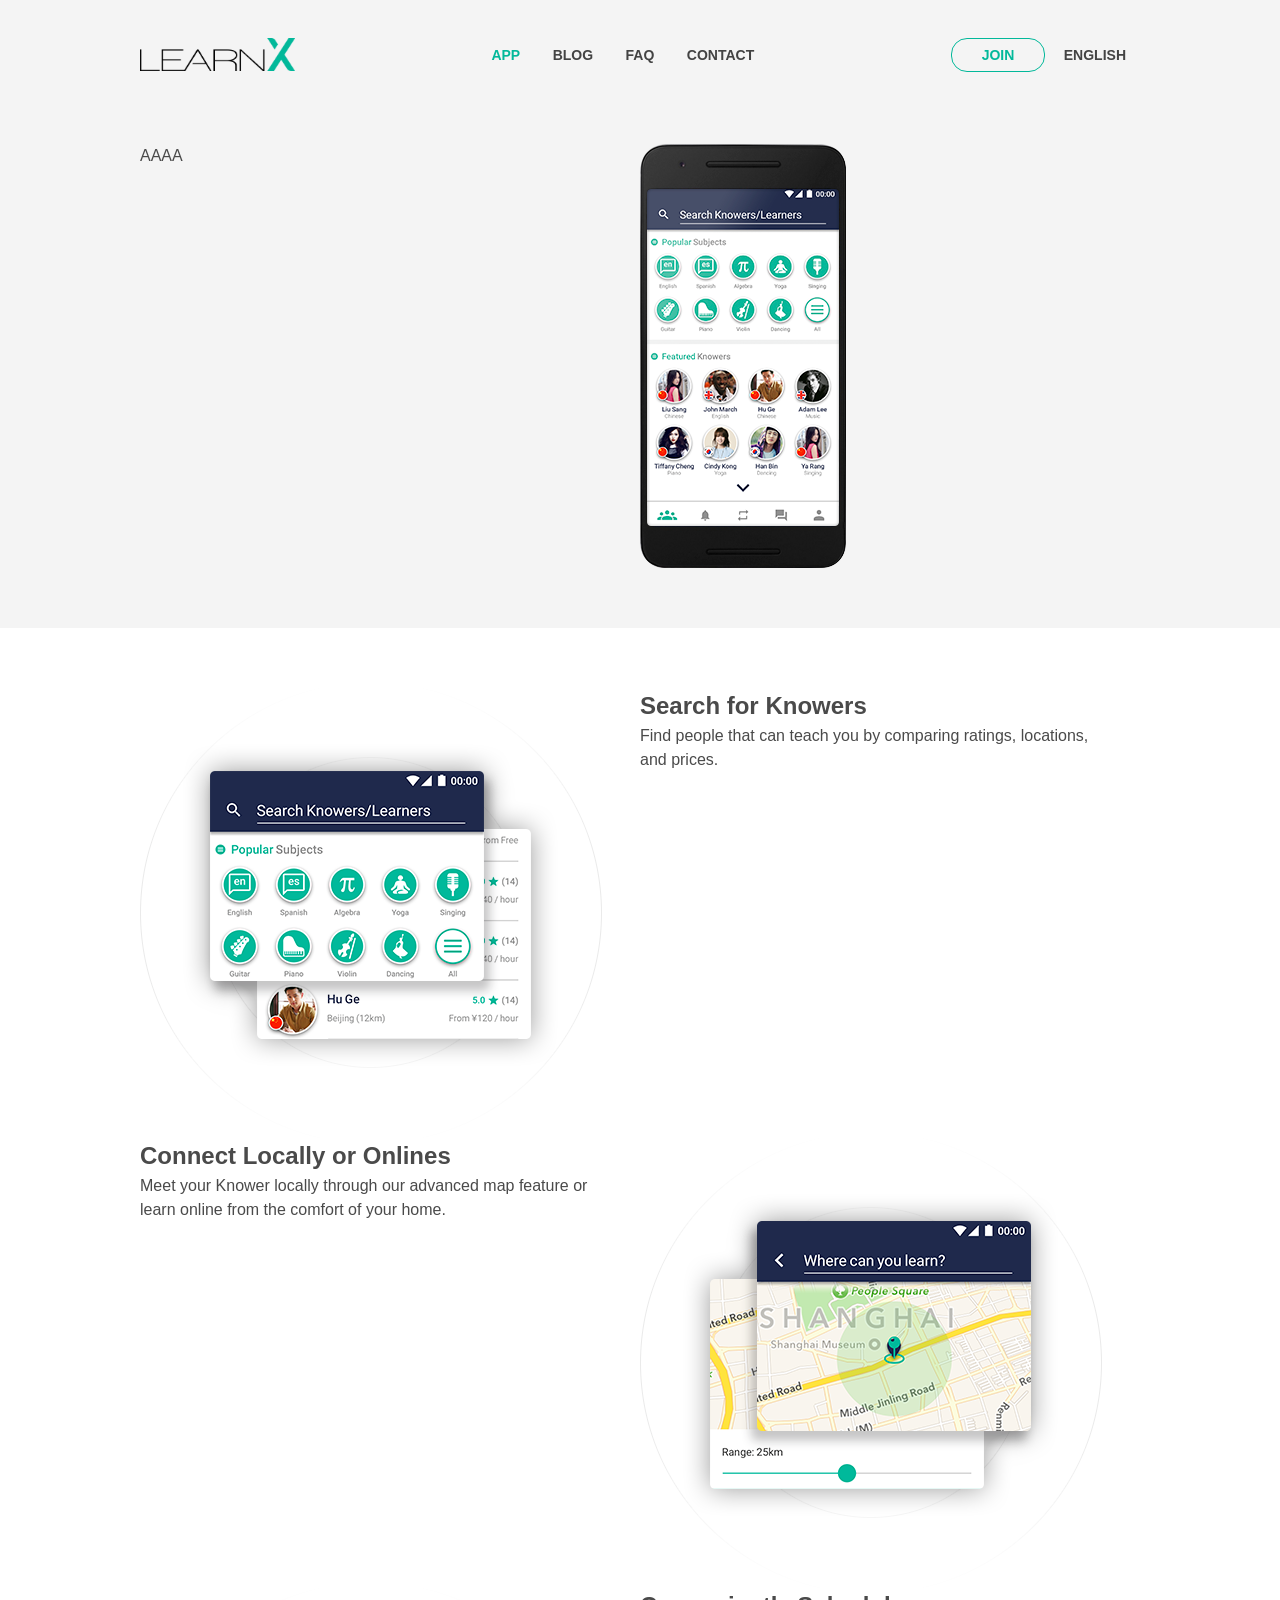
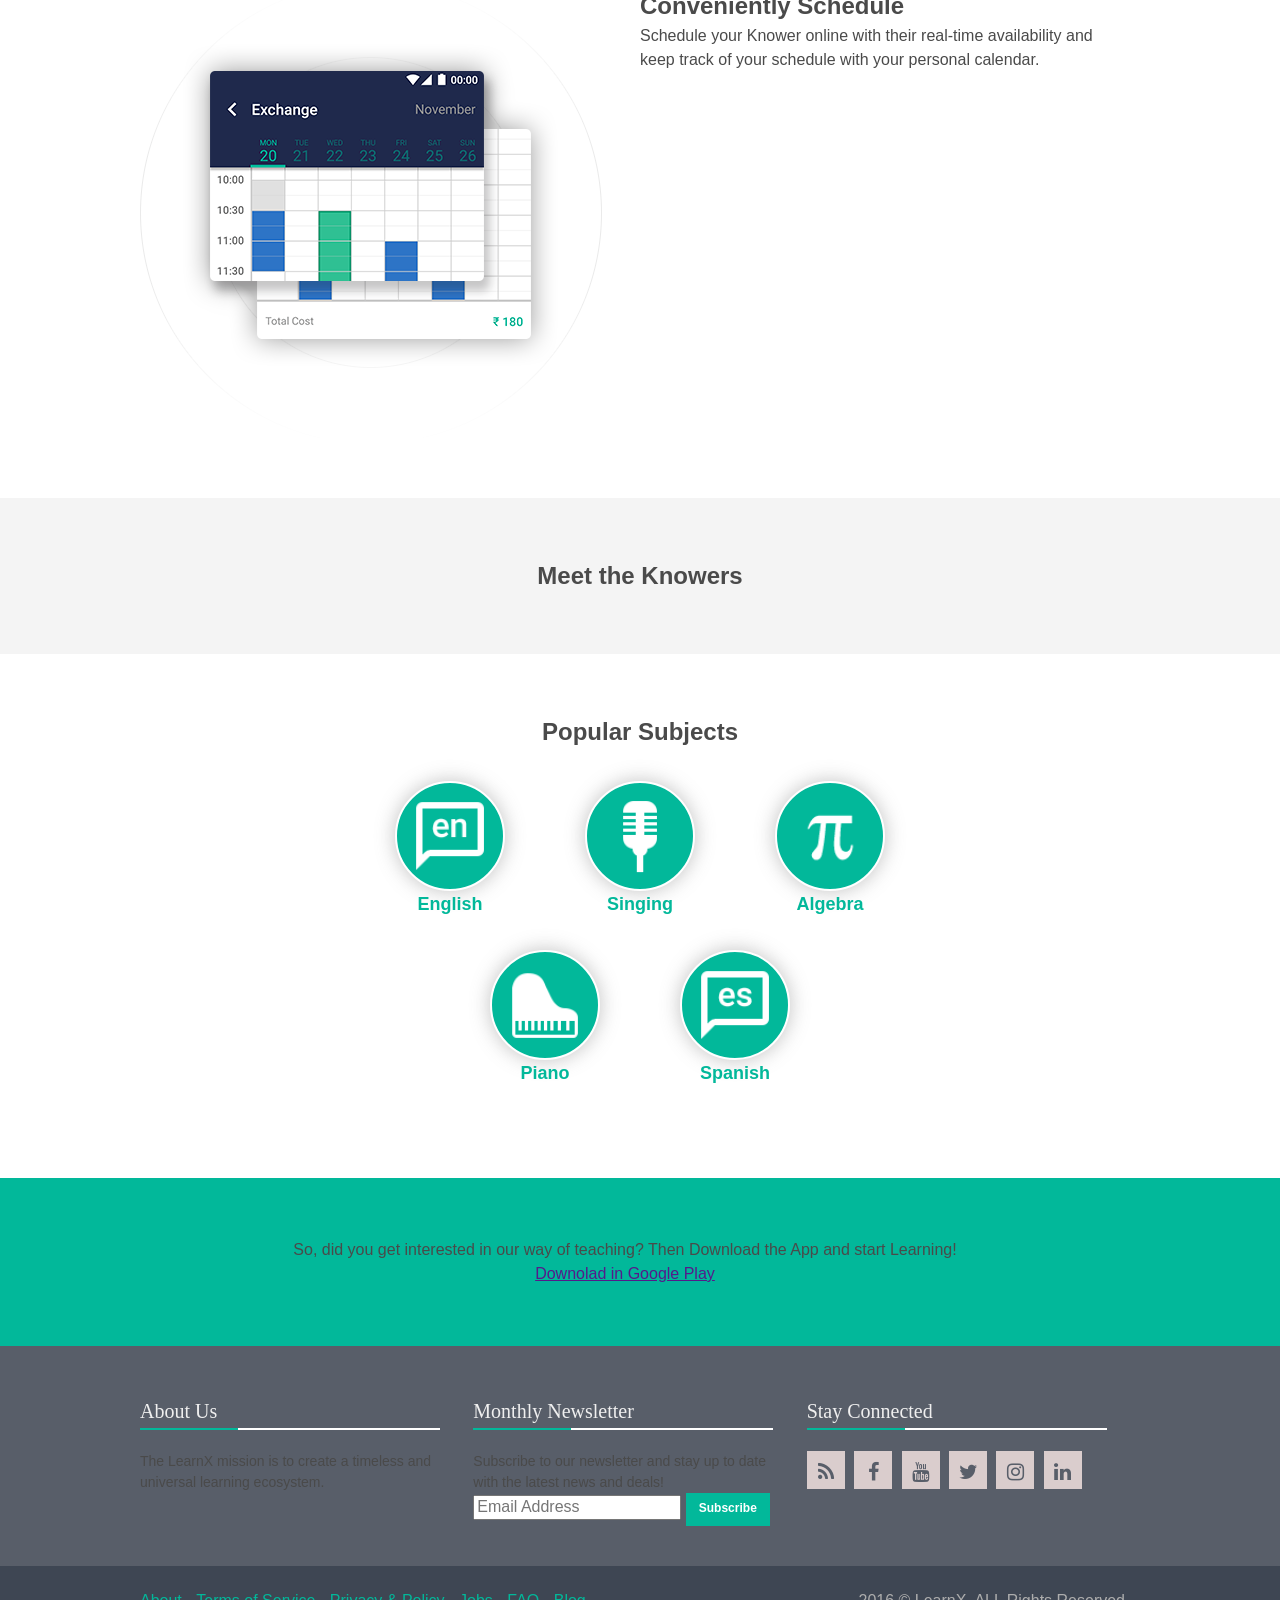
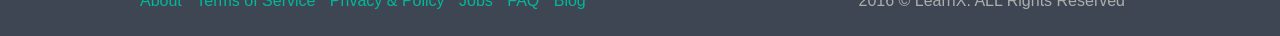
==== index.html @ d47f7700 "initial commit" ====
<!DOCTYPE html>
<html>
<head>
    <title>LearnX</title>

    <meta charset="utf-8">
    <meta name="viewport" content="width=device-width, initial-scale=1">

    <link rel="icon" href="../../favicon.ico">

    <!-- Core CSS -->
    <link rel="stylesheet" href="css/application.css">

    <!-- Font Awesome -->
    <link rel="stylesheet" href="css/font-awesome.min.css">

    <!-- Fonts -->
    <link rel="stylesheet" href="fonts/dowfonts/proximanova.css">
    <link href="https://fonts.googleapis.com/css?family=Roboto" rel="stylesheet">

</head>
<body> 





    <!-- HEADER
    ================================================== -->
    <header class="l-siteHeader l-clearfix">
    <div class="l-container">

        <div class="c-mainNavigationPanel l-clearfix">

            <div class="c-mainNavigationPanel--header">
            
                <div class="c-mainNavigationPanel--logoContainer">
                    <a href="">
                        <img src="assets/img/learnX__logo--black.png" class="c-mainNavigationPanel--logo">
                    </a>
                </div>

                <div class="c-mainNavigationPanel--mobileMenuButton">
                    <span class="fa fa-bars"></span>
                </div>
            
            </div>

            <div class="c-mainNavigationPanel--menusWrapper">
            <nav class="c-mainNavigationPanel--menuAccount">
                <ul class="l-mainMenu">
                    <li class="l-mainMenu--item c-mainNavigationPanel__item btn--join"><a href="">Join</a></li>
                    <li class="l-mainMenu--item c-mainNavigationPanel__item" ><a href="">English</a></li>
                </ul>
            </nav>

            <nav class="c-mainNavigationPanel--menuContainer">
                <ul class="l-mainMenu">
                    <li class="l-mainMenu c-mainNavigationPanel__item--active"><a href="">App</a></li>
                    <li class="l-mainMenu c-mainNavigationPanel__item"><a href="">Blog</a></li>
                    <li class="l-mainMenu c-mainNavigationPanel__item"><a href="">FAQ</a></li>
                    <li class="l-mainMenu c-mainNavigationPanel__item"><a href="">Contact</a></li>
                    <li class="l-mainMenu c-mainNavigationPanel__item is-desktop-hide"><a href="">Join</a></li>
                    <li class="l-mainMenu c-mainNavigationPanel__item is-desktop-hide"><a href="">English</a></li>
                </ul>
            </nav>
            </div>
         
            
        </div><!-- /c-mainNavigation -->

    </div><!-- /l-container -->
    </header>





    <section class="l-section-block bg--sec">
    <div class="l-container">

        <div class="l-grid">
            <div class="col xs-1 small-1 medium-1-2 large-1-2">
                AAAA
            </div><!-- /col -->

            <div class="col xs-1 small-1 medium-1-2 large-1-2">
              <img src="assets/img/cellphone.png">
            </div><!-- /col -->
        </div><!-- /l-grid -->

    </div>
    </section>





    <section class="l-section-block">
    <div class="l-container">

         <div class="l-grid">
        <div class="v-align-wrap">

            <div class="col xs-1 small-1 medium-1-2 large-1-2">
                <img src="assets/img/app1.png">
            </div>

            <div class="col xs-1 small-1 medium-1-2 large-1-2">
                <div class="v-center">
                    <h2 class="headline-secondary">Search for <span class="headline-special">Knowers</span></h2>
                    <p>Find people that can teach you by comparing ratings, locations, and prices.</p>
                </div>
            </div>

        </div>
        </div><!-- /grid -->

        <div class="l-grid">
        <div class="v-align-wrap">
            <div class="col xs-1 small-1 medium-1-2 large-1-2">
                <div class="v-center">
                    <h2 class="headline-secondary">Connect <span class="headline-special">Locally or Onlines</span></h2>
                    <p>Meet your Knower locally through our advanced map feature or learn online from the comfort of your home.</p>
                </div>
            </div>

            <div class="col xs-1 small-1 medium-1-2 large-1-2">
                <img src="assets/img/app2.png">
            </div>

        </div>
        </div><!-- /grid -->

        <div class="l-grid">
        <div class="v-align-wrap">

            <div class="col xs-1 small-1 medium-1-2 large-1-2">
                <img src="assets/img/app3.png">
            </div>

            <div class="col xs-1 small-1 medium-1-2 large-1-2">
                <div class="v-center">
                    <h2 class="headline-secondary">Conveniently <span class="headline-special">Schedule</span></h2>
                    <p>Schedule your Knower online with their real-time availability and keep track of your schedule with your personal calendar.</p>
                </div>
            </div>

        </div>
        </div><!-- /grid -->
        
    </div>
    </section>





    <section class="l-section-block bg--sec">
    <div class="l-container">

        <header class="l-align-center headline-block">
            <h2 class="section-heading">
                Meet the <span class="headline-special">Knowers</span>
            </h2>
        </header>

        
    </div>
    </section>





    <section class="l-section-block">
    <div class="l-container">

        <header class="l-align-center headline-block">
            <h2 class="section-heading">
                Popular <span class="headline-special">Subjects</span>
            </h2>
        </header>

        <div class="c-subject__wrapper">

            <figure class="c-subject__content">
                <img class="c-subject__img" src="assets/img/subject_icon_english.png">
                <p class="c-subject__title">English</p>
            </figure>

            <figure class="c-subject__content">
                <img class="c-subject__img" src="assets/img/subject_icon_singing.png">
                <p class="c-subject__title">Singing</p>
            </figure>

            <figure class="c-subject__content">
                <img class="c-subject__img" src="assets/img/subject_icon_algebra.png">
                <p class="c-subject__title">Algebra</p>
            </figure>

             <figure class="c-subject__content">
                <img class="c-subject__img" src="assets/img/subject_icon_piano.png">
                <p class="c-subject__title">Piano</p>
            </figure>

             <figure class="c-subject__content">
                <img class="c-subject__img" src="assets/img/subject_icon_spanish.png">
                <p class="c-subject__title">Spanish</p>
            </figure>

        </div>

    </div><!-- /l-container -->
    </section>





    <section class="l-section-block bg--prim">
    <div class="l-grid">

        <div class="col all-1">
        <div class="l-align-center">
        <p class="heading-desc">So, did you get interested in our way of teaching? 
            Then Download the App and start Learning!
        </p>
        <a href="" class="btn btn--app--invert android-face android-invert">Downolad in Google Play</a>
        </div>
        </div>

    </div>
    </section>

    <!-- FOOTER
    ================================================== -->
    <footer class="l-siteFooter l-clearfix">


        <div class="c-primaryFooter l-clearfix">
        <div class="l-container">

            <div class="l-grid">

                <div class="col xs-1 small-1 medium-1-3 large-1-3">
                    <h4 class="c-primaryFooter--heading">About Us</h4>
                    <p class="c-primaryFooter--description">
                        The LearnX mission is to create a timeless and universal learning ecosystem.
                    </p>
                </div><!-- /col -->

                <div class="col xs-1 small-1 medium-1-3 large-1-3">
                    <h4 class="c-primaryFooter--heading">Monthly Newsletter</h4>
                    <p class="c-primaryFooter--description">
                        Subscribe to our newsletter and stay up to date with the latest news and deals!

                        <form class="c-primaryFooter--subscribeForm">
                        <input placeholder="Email Address">
                        <button class="btn--primary btn--subscribe">Subscribe</button>
                        </form>
                    </p>
                </div><!-- /col -->

                <div class="col xs-1 small-1 medium-1-3 large-1-3">
                    <h4 class="c-primaryFooter--heading">Stay Connected</h4>
                    <ul class="l-menu c-primaryFooter--socialLinksMenu">

                        <li class="c-primaryFooter--socialLinksMenu__item">
                            <a href=""><i class="fa fa-rss" aria-hidden="true"></i></a>
                        </li>
                        <li class="c-primaryFooter--socialLinksMenu__item">
                            <a href=""><i class="fa fa-facebook" aria-hidden="true"></i></a>
                        </li>
                        <li class="c-primaryFooter--socialLinksMenu__item">
                            <a href=""><i class="fa fa-youtube" aria-hidden="true"></i></a>
                        </li>
                        <li class="c-primaryFooter--socialLinksMenu__item">
                            <a href=""><i class="fa fa-twitter" aria-hidden="true"></i></a>
                        </li>
                        <li class="c-primaryFooter--socialLinksMenu__item">
                            <a href=""><i class="fa fa-instagram" aria-hidden="true"></i></a>
                        </li>
                        <li class="c-primaryFooter--socialLinksMenu__item">
                            <a href=""><i class="fa fa-linkedin" aria-hidden="true"></i></a>
                        </li>

                    </ul>
                </div><!-- /col -->

            </div><!-- l-grid -->

        </div>
        </div><!-- /c-primary-footer -->

        <div class="c-secondaryFooter l-clearfix">
        <div class="l-container">   

            <div class="c-secondaryFooter--legalLinksWrapper">
                <ul class="l-menu c-secondaryFooter--legalLinks">
                    <li class="l-menu--item c-secondaryFooter--legalLinks__item"><a href="">About</a></li>
                    <li class="l-menu--item c-secondaryFooter--legalLinks__item"><a href="">Terms of Service</a></li>
                    <li class="l-menu--item c-secondaryFooter--legalLinks__item"><a href="">Privacy & Policy</a></li>
                    <li class="l-menu--item c-secondaryFooter--legalLinks__item"><a href="">Jobs</a></li>
                    <li class="l-menu--item c-secondaryFooter--legalLinks__item"><a href="">FAQ</a></li>
                    <li class="l-menu--item c-secondaryFooter--legalLinks__item"><a href="">Blog</a></li>
                </ul>
            </div>  

            <div class="c-secondaryFooter--copyright">
                <p>2016 © LearnX. ALL Rights Reserved</p>
            </div>

        </div>
        </div><!-- /c-secondary-footer -->


    </footer>





    <!-- Scripts
    ================================================== -->
    <script type="text/javascript" src="js/jquery.js"></script>
    <script type="text/javascript" src="js/scripts.js"></script>

</body>
</html>
---- css/application.css ----
/*

Brand color - #02b89a; //Green:
Headlines,
Buttons,

Header - #585e69; //Light 

*/
/*! normalize.css v5.0.0 | MIT License | github.com/necolas/normalize.css */
/* Document
   ========================================================================== */
/**
 * 1. Change the default font family in all browsers (opinionated).
 * 2. Correct the line height in all browsers.
 * 3. Prevent adjustments of font size after orientation changes in
 *    IE on Windows Phone and in iOS.
 */
html {
  font-family: sans-serif;
  /* 1 */
  line-height: 1.15;
  /* 2 */
  -ms-text-size-adjust: 100%;
  /* 3 */
  -webkit-text-size-adjust: 100%;
  /* 3 */ }

/* Sections
   ========================================================================== */
/**
 * Remove the margin in all browsers (opinionated).
 */
body {
  margin: 0; }

/**
 * Add the correct display in IE 9-.
 */
article,
aside,
footer,
header,
nav,
section {
  display: block; }

/**
 * Correct the font size and margin on `h1` elements within `section` and
 * `article` contexts in Chrome, Firefox, and Safari.
 */
h1 {
  font-size: 2em;
  margin: 0.67em 0; }

/* Grouping content
   ========================================================================== */
/**
 * Add the correct display in IE 9-.
 * 1. Add the correct display in IE.
 */
figcaption,
figure,
main {
  /* 1 */
  display: block; }

/**
 * Add the correct margin in IE 8.
 */
figure {
  margin: 1em 40px; }

/**
 * 1. Add the correct box sizing in Firefox.
 * 2. Show the overflow in Edge and IE.
 */
hr {
  box-sizing: content-box;
  /* 1 */
  height: 0;
  /* 1 */
  overflow: visible;
  /* 2 */ }

/**
 * 1. Correct the inheritance and scaling of font size in all browsers.
 * 2. Correct the odd `em` font sizing in all browsers.
 */
pre {
  font-family: monospace, monospace;
  /* 1 */
  font-size: 1em;
  /* 2 */ }

/* Text-level semantics
   ========================================================================== */
/**
 * 1. Remove the gray background on active links in IE 10.
 * 2. Remove gaps in links underline in iOS 8+ and Safari 8+.
 */
a {
  background-color: transparent;
  /* 1 */
  -webkit-text-decoration-skip: objects;
  /* 2 */ }

/**
 * Remove the outline on focused links when they are also active or hovered
 * in all browsers (opinionated).
 */
a:active,
a:hover {
  outline-width: 0; }

/**
 * 1. Remove the bottom border in Firefox 39-.
 * 2. Add the correct text decoration in Chrome, Edge, IE, Opera, and Safari.
 */
abbr[title] {
  border-bottom: none;
  /* 1 */
  text-decoration: underline;
  /* 2 */
  text-decoration: underline dotted;
  /* 2 */ }

/**
 * Prevent the duplicate application of `bolder` by the next rule in Safari 6.
 */
b,
strong {
  font-weight: inherit; }

/**
 * Add the correct font weight in Chrome, Edge, and Safari.
 */
b,
strong {
  font-weight: bolder; }

/**
 * 1. Correct the inheritance and scaling of font size in all browsers.
 * 2. Correct the odd `em` font sizing in all browsers.
 */
code,
kbd,
samp {
  font-family: monospace, monospace;
  /* 1 */
  font-size: 1em;
  /* 2 */ }

/**
 * Add the correct font style in Android 4.3-.
 */
dfn {
  font-style: italic; }

/**
 * Add the correct background and color in IE 9-.
 */
mark {
  background-color: #ff0;
  color: #000; }

/**
 * Add the correct font size in all browsers.
 */
small {
  font-size: 80%; }

/**
 * Prevent `sub` and `sup` elements from affecting the line height in
 * all browsers.
 */
sub,
sup {
  font-size: 75%;
  line-height: 0;
  position: relative;
  vertical-align: baseline; }

sub {
  bottom: -0.25em; }

sup {
  top: -0.5em; }

/* Embedded content
   ========================================================================== */
/**
 * Add the correct display in IE 9-.
 */
audio,
video {
  display: inline-block; }

/**
 * Add the correct display in iOS 4-7.
 */
audio:not([controls]) {
  display: none;
  height: 0; }

/**
 * Remove the border on images inside links in IE 10-.
 */
img {
  border-style: none; }

/**
 * Hide the overflow in IE.
 */
svg:not(:root) {
  overflow: hidden; }

/* Forms
   ========================================================================== */
/**
 * 1. Change the font styles in all browsers (opinionated).
 * 2. Remove the margin in Firefox and Safari.
 */
button,
input,
optgroup,
select,
textarea {
  font-family: sans-serif;
  /* 1 */
  font-size: 100%;
  /* 1 */
  line-height: 1.15;
  /* 1 */
  margin: 0;
  /* 2 */ }

/**
 * Show the overflow in IE.
 * 1. Show the overflow in Edge.
 */
button,
input {
  /* 1 */
  overflow: visible; }

/**
 * Remove the inheritance of text transform in Edge, Firefox, and IE.
 * 1. Remove the inheritance of text transform in Firefox.
 */
button,
select {
  /* 1 */
  text-transform: none; }

/**
 * 1. Prevent a WebKit bug where (2) destroys native `audio` and `video`
 *    controls in Android 4.
 * 2. Correct the inability to style clickable types in iOS and Safari.
 */
button,
html [type="button"],
[type="reset"],
[type="submit"] {
  -webkit-appearance: button;
  /* 2 */ }

/**
 * Remove the inner border and padding in Firefox.
 */
button::-moz-focus-inner,
[type="button"]::-moz-focus-inner,
[type="reset"]::-moz-focus-inner,
[type="submit"]::-moz-focus-inner {
  border-style: none;
  padding: 0; }

/**
 * Restore the focus styles unset by the previous rule.
 */
button:-moz-focusring,
[type="button"]:-moz-focusring,
[type="reset"]:-moz-focusring,
[type="submit"]:-moz-focusring {
  outline: 1px dotted ButtonText; }

/**
 * Change the border, margin, and padding in all browsers (opinionated).
 */
fieldset {
  border: 1px solid #c0c0c0;
  margin: 0 2px;
  padding: 0.35em 0.625em 0.75em; }

/**
 * 1. Correct the text wrapping in Edge and IE.
 * 2. Correct the color inheritance from `fieldset` elements in IE.
 * 3. Remove the padding so developers are not caught out when they zero out
 *    `fieldset` elements in all browsers.
 */
legend {
  box-sizing: border-box;
  /* 1 */
  color: inherit;
  /* 2 */
  display: table;
  /* 1 */
  max-width: 100%;
  /* 1 */
  padding: 0;
  /* 3 */
  white-space: normal;
  /* 1 */ }

/**
 * 1. Add the correct display in IE 9-.
 * 2. Add the correct vertical alignment in Chrome, Firefox, and Opera.
 */
progress {
  display: inline-block;
  /* 1 */
  vertical-align: baseline;
  /* 2 */ }

/**
 * Remove the default vertical scrollbar in IE.
 */
textarea {
  overflow: auto; }

/**
 * Remove the default border-width of button
 */
button {
  border-width: 0; }

/**
 * 1. Add the correct box sizing in IE 10-.
 * 2. Remove the padding in IE 10-.
 */
[type="checkbox"],
[type="radio"] {
  box-sizing: border-box;
  /* 1 */
  padding: 0;
  /* 2 */ }

/**
 * Correct the cursor style of increment and decrement buttons in Chrome.
 */
[type="number"]::-webkit-inner-spin-button,
[type="number"]::-webkit-outer-spin-button {
  height: auto; }

/**
 * 1. Correct the odd appearance in Chrome and Safari.
 * 2. Correct the outline style in Safari.
 */
[type="search"] {
  -webkit-appearance: textfield;
  /* 1 */
  outline-offset: -2px;
  /* 2 */ }

/**
 * Remove the inner padding and cancel buttons in Chrome and Safari on macOS.
 */
[type="search"]::-webkit-search-cancel-button,
[type="search"]::-webkit-search-decoration {
  -webkit-appearance: none; }

/**
 * 1. Correct the inability to style clickable types in iOS and Safari.
 * 2. Change font properties to `inherit` in Safari.
 */
::-webkit-file-upload-button {
  -webkit-appearance: button;
  /* 1 */
  font: inherit;
  /* 2 */ }

/* Interactive
   ========================================================================== */
/*
 * Add the correct display in IE 9-.
 * 1. Add the correct display in Edge, IE, and Firefox.
 */
details,
menu {
  display: block; }

/*
 * Add the correct display in all browsers.
 */
summary {
  display: list-item; }

/* Scripting
   ========================================================================== */
/**
 * Add the correct display in IE 9-.
 */
canvas {
  display: inline-block; }

/**
 * Add the correct display in IE.
 */
template {
  display: none; }

/* Hidden
   ========================================================================== */
/**
 * Add the correct display in IE 10-.
 */
[hidden] {
  display: none; }

* {
  -moz-box-sizing: border-box;
  box-sizing: border-box; }

body {
  margin: 0;
  padding: 0;
  background: white;
  font-family: "Proxima Nova", Helvetica, Arial, sans-serif;
  font-weight: normal;
  line-height: 1.5;
  color: #4A4A4A;
  -webkit-font-smoothing: antialiased;
  -moz-osx-font-smoothing: grayscale; }

h1, h2, h3, h4, h5, h6, p {
  margin: 0;
  padding: 0; }

img {
  display: inline-block;
  vertical-align: middle;
  max-width: 100%;
  height: auto;
  -ms-interpolation-mode: bicubic; }

.l-clearfix:after {
  content: "";
  display: table;
  clear: both; }

.l-container {
  margin: 0 15px; }
  @media (min-width: 580px) {
    .l-container {
      margin: 0 auto;
      padding-right: 15px;
      padding-left: 15px; } }
  @media (min-width: 767px) {
    .l-container {
      max-width: 1030px; } }

.l-section-block {
  padding: 30px; }
  @media (min-width: 580px) {
    .l-section-block {
      padding: 48px; } }
  @media (min-width: 767px) {
    .l-section-block {
      padding: 60px 0; } }

.l-align-center {
  text-align: center; }

.bg--prim {
  background-color: #02B89A; }
.bg--sec {
  background-color: #F4F4F4; }
.bg--teri {
  background-color: #fff; }

.l-grid {
  position: relative;
  margin-right: -15px;
  margin-left: -15px; }

.l-grid,
.l-grid:before,
.l-grid:after {
  content: "";
  display: table;
  clear: both;
  width: 100%; }

.col {
  position: relative;
  min-height: 1px;
  padding-left: 15px;
  padding-right: 15px;
  float: left; }

.col-np {
  position: relative;
  min-height: 1px;
  float: left; }

.all-1 {
  width: 100%; }

.all-1-2 {
  width: 50%; }

.all-1-3 {
  width: 33.3333%; }

@media (min-width: 1px) and (max-width: 580px) {
  .xs-1 {
    width: 100%; }

  .xs-1-2 {
    width: 50%; }

  .xs-1-3 {
    width: 33.3333%; }

  .xs-2-3 {
    width: 66.6666%; }

  .xs-1-4 {
    width: 25%; } }
@media (min-width: 580px) and (max-width: 767px) {
  .small-1 {
    width: 100%; }

  .small-1-2 {
    width: 50%; }

  .small-1-3 {
    width: 33.3333%; }

  .small-2-3 {
    width: 66.6666%; }

  .small-1-4 {
    width: 25%; } }
@media (min-width: 767px) and (max-width: 1100px) {
  .medium-1 {
    width: 100%; }

  .medium-1-2 {
    width: 50%; }

  .medium-1-3 {
    width: 33.3333%; }

  .medium-2-3 {
    width: 66.66666%; }

  .medium-3-4 {
    width: 75%; }

  .medium-1-4 {
    width: 25%; }

  .medium-1-5 {
    width: 20%; } }
@media (min-width: 1100px) {
  .large-1 {
    width: 100%; }

  .large-1-2 {
    width: 50%; }

  .large-1-3 {
    width: 33.3333%; }

  .large-2-3 {
    width: 66.6666%; }

  .large-1-4 {
    width: 25%; }

  .large-3-4 {
    width: 75%; }

  .large-4-5 {
    width: 80%; }

  .large-1-5 {
    width: 20%; }

  .large-3-10 {
    width: 30%; }

  .large-7-10 {
    width: 70%; } }
.l-siteHeader {
  z-index: 9999;
  background-color: #f4f4f4;
  transition: height 0.4s ease,background-color 0.2s ease; }
  @media (min-width: 767px) {
    .l-siteHeader {
      padding-top: 25px; } }

.l-mainMenu,
.l-menu {
  list-style: none;
  margin: 0;
  padding: 0; }

.l-mainMenu--item {
  display: inline-block; }

.btn--primary, .btn--blue, .btn--yellow, .btn--red, .btn--subscribe {
  color: white;
  padding: 5px 10px;
  text-align: center;
  cursor: pointer;
  display: inline-block;
  font-size: 12px;
  font-weight: 700; }

.btn--primary {
  background: #02B89A; }
  .btn--primary:hover {
    background: #029078; }
  .btn--primary:active {
    background: #013a30; }

.btn--blue {
  background: #3498db; }
  .btn--blue:hover {
    background: #2383c4; }
  .btn--blue:active {
    background: #16527a; }

.btn--yellow {
  background: #f1c40f; }
  .btn--yellow:hover {
    background: #cba50c; }
  .btn--yellow:active {
    background: #796307; }

.btn--red {
  background: #e74c3c; }
  .btn--red:hover {
    background: #df2e1b; }
  .btn--red:active {
    background: #921e12; }

.btn--subscribe {
  background: #02B89A;
  padding: 0px 5%;
  padding: 9.5px 13px; }
  .btn--subscribe:hover {
    background: #029078; }
  .btn--subscribe:active {
    background: #013a30; }

.btn--join a {
  border: 1px solid #02B89A;
  border-radius: 16px;
  color: #02B89A !important;
  padding: 8px 30px !important; }

.c-primaryFooter {
  background-color: #585e69;
  padding: 50px 0 40px 0; }
  .c-primaryFooter--heading {
    color: #efefef;
    font-family: Proxima Nova;
    font-size: 20px;
    font-weight: 300;
    margin-bottom: 25px; }
    .c-primaryFooter--heading:after {
      content: '';
      display: block;
      position: absolute;
      margin-top: 2px;
      height: 2px;
      width: 90%;
      -webkit-box-shadow: inset 100px 0 0 -2px #02b89a;
      -moz-box-shadow: inset 100px 0 0 -2px #02b89a;
      box-shadow: inset 100px 0 0 -2px #02b89a;
      background-color: #fff; }
  .c-primaryFooter--description {
    font-size: 14px; }
  .c-primaryFooter--socialLinksMenu__item {
    display: inline-block;
    margin-right: 5px;
    height: 38px;
    width: 38px;
    line-height: 42px;
    font-size: 1.25em;
    text-align: center;
    background-color: #dacdcd; }
    .c-primaryFooter--socialLinksMenu__item a {
      color: #585e69; }
  .c-primaryFooter--subscribeForm {
    display: block; }

.c-secondaryFooter {
  background-color: #3e4653;
  padding: 23px 0;
  text-align: center; }
  @media (min-width: 767px) {
    .c-secondaryFooter {
      text-align: inherit; } }
  @media (min-width: 767px) {
    .c-secondaryFooter--legalLinksWrapper {
      float: left; } }
  @media (min-width: 767px) {
    .c-secondaryFooter--legalLinks {
      float: left; } }
  .c-secondaryFooter--legalLinks__item {
    display: inline-block; }
    .c-secondaryFooter--legalLinks__item a {
      color: #02B89A;
      text-decoration: none; }
      @media (min-width: 767px) {
        .c-secondaryFooter--legalLinks__item a {
          padding-right: 10px; } }
  @media (min-width: 767px) {
    .c-secondaryFooter--copyright {
      float: right;
      color: #adadad;
      padding: 0 15px; } }

.c-mainNavigationPanel {
  line-height: 2.4em; }
  @media (min-width: 767px) {
    .c-mainNavigationPanel {
      padding: 10px 0; } }
  .c-mainNavigationPanel--header {
    content: "";
    display: table;
    clear: both;
    width: 100%;
    padding: 5px 0; }
    @media (min-width: 767px) {
      .c-mainNavigationPanel--header {
        clear: none;
        width: auto;
        display: inline-block;
        float: left;
        padding: 0; } }
  .c-mainNavigationPanel--logoContainer {
    float: left; }
  .c-mainNavigationPanel--logo {
    max-width: 155px;
    height: auto; }
  .c-mainNavigationPanel--mobileMenuButton {
    float: right;
    color: #02b89a;
    font-size: 32px;
    cursor: pointer; }
    @media (min-width: 767px) {
      .c-mainNavigationPanel--mobileMenuButton {
        display: none; } }
  .c-mainNavigationPanel--menuContainer {
    background-color: #585e69;
    margin-left: -15px;
    margin-right: -15px;
    padding: 20px 0;
    display: none; }
    @media (min-width: 767px) {
      .c-mainNavigationPanel--menuContainer {
        background-color: inherit;
        text-align: center;
        margin-left: 0;
        margin-right: 0;
        padding: 0;
        display: block; } }
  .c-mainNavigationPanel--menuAccount {
    display: none; }
    @media (min-width: 767px) {
      .c-mainNavigationPanel--menuAccount {
        display: block;
        float: right; } }

@media (min-width: 767px) {
  .c-mainNavigationPanel__item, .c-mainNavigationPanel__item--active {
    display: inline-block; } }

.c-mainNavigationPanel__item a, .c-mainNavigationPanel__item--active a {
  color: #efefef;
  padding: 10px 14px;
  font-weight: bold;
  font-family: "Proxima Nova", Helvetica, Arial, sans-serif;
  font-weight: 600;
  font-size: 14px;
  vertical-align: middle;
  text-decoration: none;
  text-transform: uppercase;
  display: block; }
  @media (min-width: 767px) {
    .c-mainNavigationPanel__item a, .c-mainNavigationPanel__item--active a {
      color: #434343;
      padding: 10px 14px;
      display: inline; } }

.c-mainNavigationPanel__item a:hover, .c-mainNavigationPanel__item--active a {
  color: #02b89a; }

.c-subject__wrapper {
  align-items: center;
  flex-wrap: wrap;
  display: flex;
  justify-content: center;
  max-width: 590px;
  width: 100%;
  margin: 15px auto; }
.c-subject__content:nth-child(even) {
  align-self: flex-start; }
.c-subject__content:nth-child(odd) {
  align-self: flex-end; }
.c-subject__img {
  background-color: #02B89A;
  border-radius: 50%;
  border: solid 2px #fff;
  webkit-box-shadow: 0 0 20px rgba(100, 100, 100, 0.4);
  box-shadow: 0 0 20px rgba(100, 100, 100, 0.4);
  width: 110px;
  height: 110px; }
.c-subject__title {
  color: #02B89A;
  font-size: 18px;
  font-family: "Proxima Nova", Helvetica, Arial, sans-serif;
  font-weight: bold;
  text-align: center; }

.is-desktop-hide {
  display: block; }
  @media (min-width: 767px) {
    .is-desktop-hide {
      display: none; } }

.is-active-siteHeader {
  background: #585e69;
  position: fixed;
  width: 100%;
  padding: 10px 0;
  box-shadow: 0 0 21px -1px rgba(0, 0, 0, 0.48);
  padding: 0; }
@media (min-width: 767px) {
  .is-active-mainNavigationPanel {
    padding: 7px 0; } }
.is-active-siteLinks a {
  color: white; }
.is-active-btnRoundSuccess a {
  background-color: #02B89A;
  color: white !important; }

/*# sourceMappingURL=application.css.map */
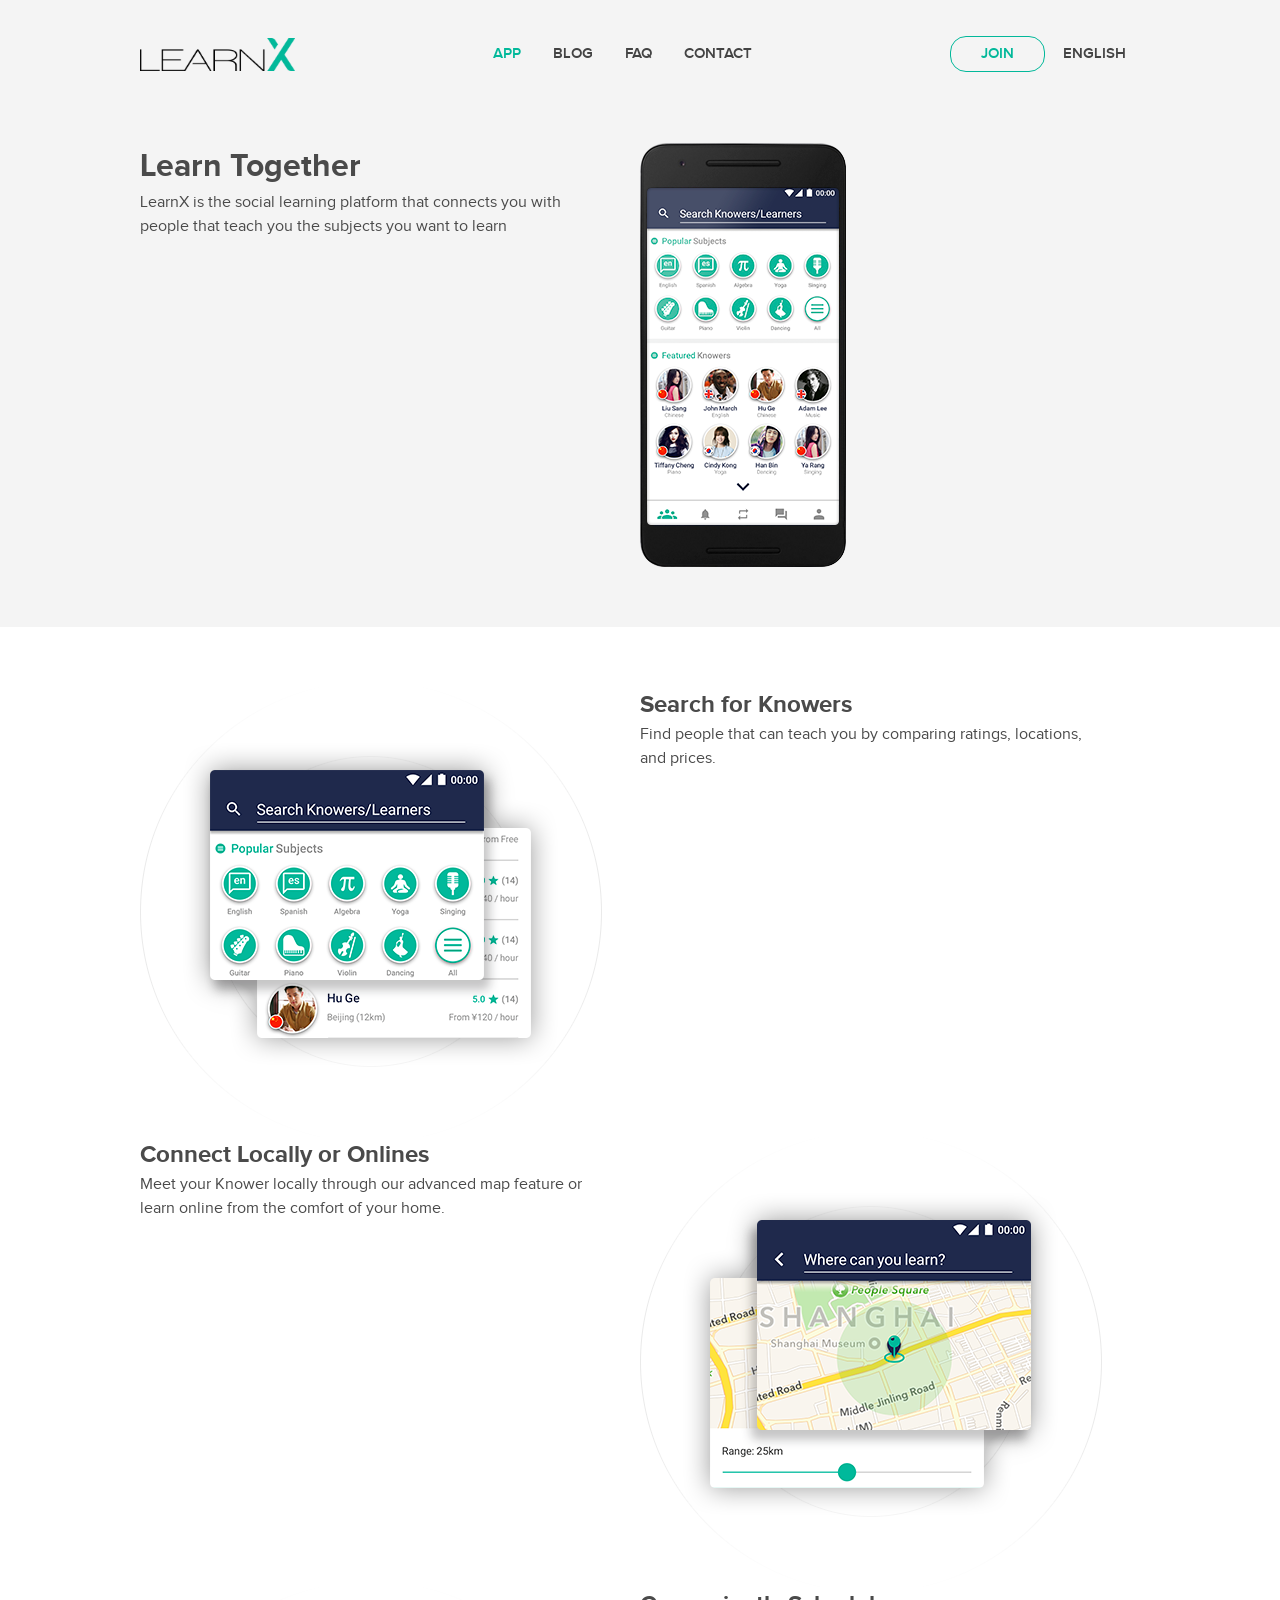
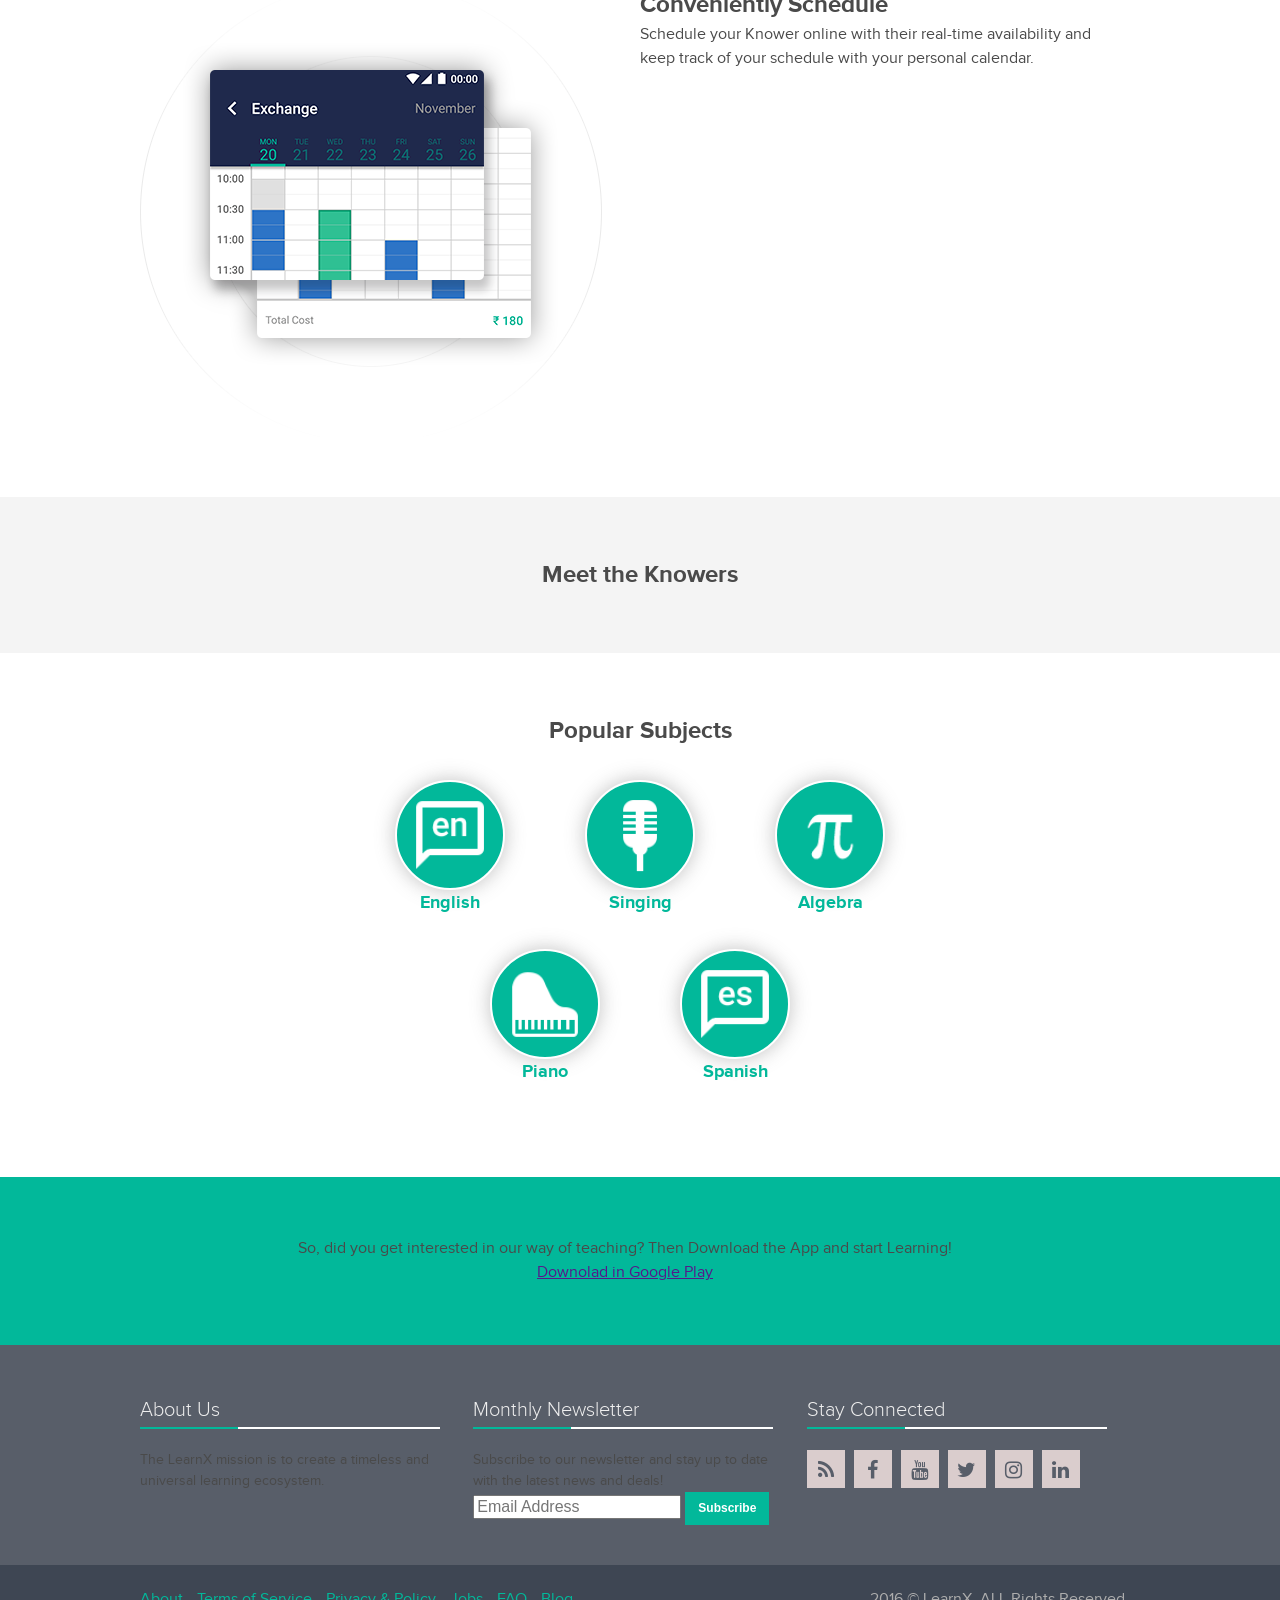
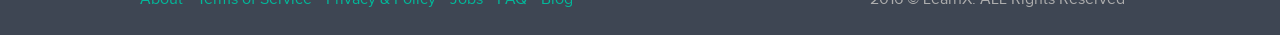
==== commit 5cec769b: "initial commit" ====
--- a/index.html
+++ b/index.html
@@ -81,7 +81,8 @@
 
         <div class="l-grid">
             <div class="col xs-1 small-1 medium-1-2 large-1-2">
-                AAAA
+                <h1>Learn Together</h1>
+                <p>LearnX is the social learning platform that connects you with people that teach you the subjects you want to learn</p>
             </div><!-- /col -->
 
             <div class="col xs-1 small-1 medium-1-2 large-1-2">
--- a/css/application.css
+++ b/css/application.css
@@ -443,6 +443,26 @@
   height: auto;
   -ms-interpolation-mode: bicubic; }
 
+@font-face {
+  src: url(../fonts/proximanova/proximanova-bold-webfont.ttf);
+  font-family: Proxima Nova;
+  font-weight: 700; }
+@font-face {
+  src: url(../fonts/proximanova/proximanova-regular-webfont.ttf);
+  font-family: Proxima Nova; }
+@font-face {
+  src: url(../fonts/proximanova/proximanova-light-webfont.ttf);
+  font-family: Proxima Nova;
+  font-weight: 300; }
+@font-face {
+  src: url(../fonts/proximanova/proximanova-regularitalic-webfont.ttf);
+  font-family: Proxima Nova;
+  font-weight: 400;
+  font-style: italic; }
+@font-face {
+  src: url(../fonts/proximanova/proximanova-semibold-webfont.ttf);
+  font-family: Proxima Nova;
+  font-weight: 600; }
 .l-clearfix:after {
   content: "";
   display: table;
@@ -784,10 +804,9 @@
 .c-mainNavigationPanel__item a, .c-mainNavigationPanel__item--active a {
   color: #efefef;
   padding: 10px 14px;
-  font-weight: bold;
   font-family: "Proxima Nova", Helvetica, Arial, sans-serif;
   font-weight: 600;
-  font-size: 14px;
+  font-size: 15px;
   vertical-align: middle;
   text-decoration: none;
   text-transform: uppercase;
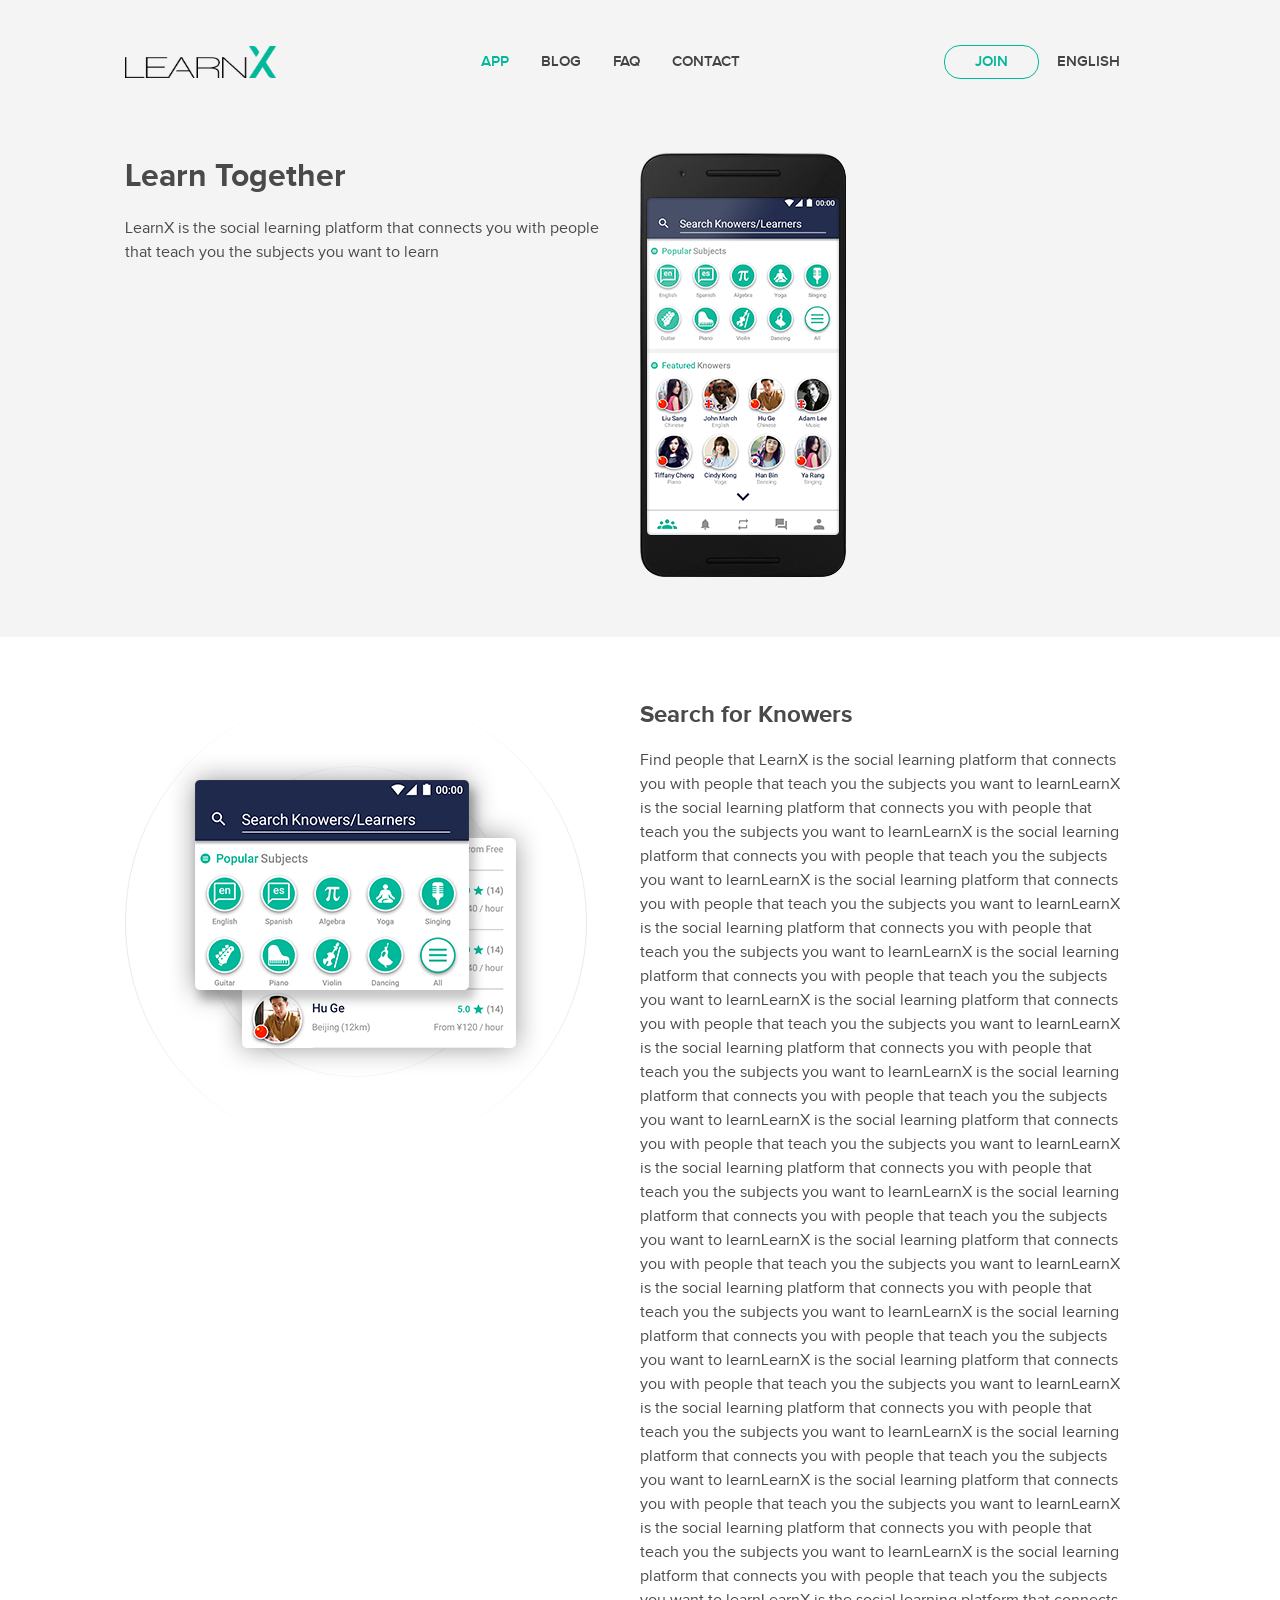
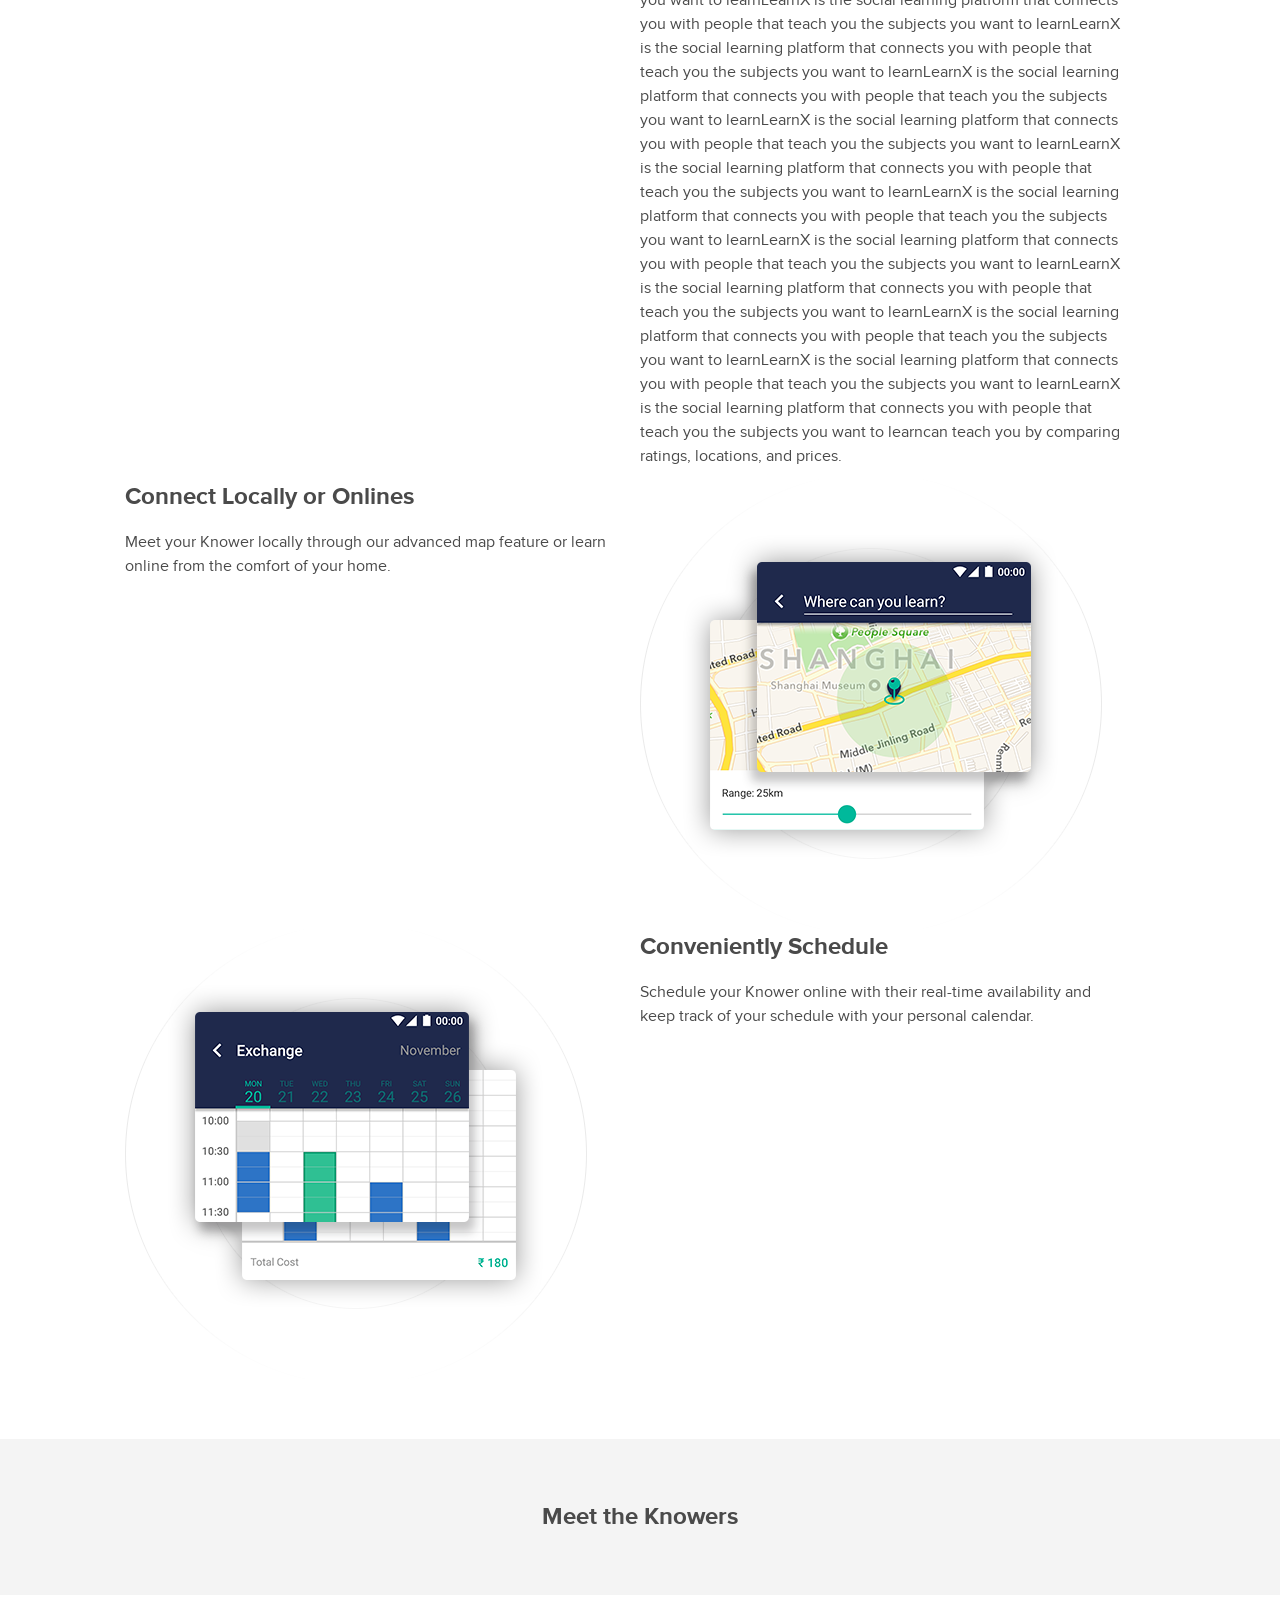
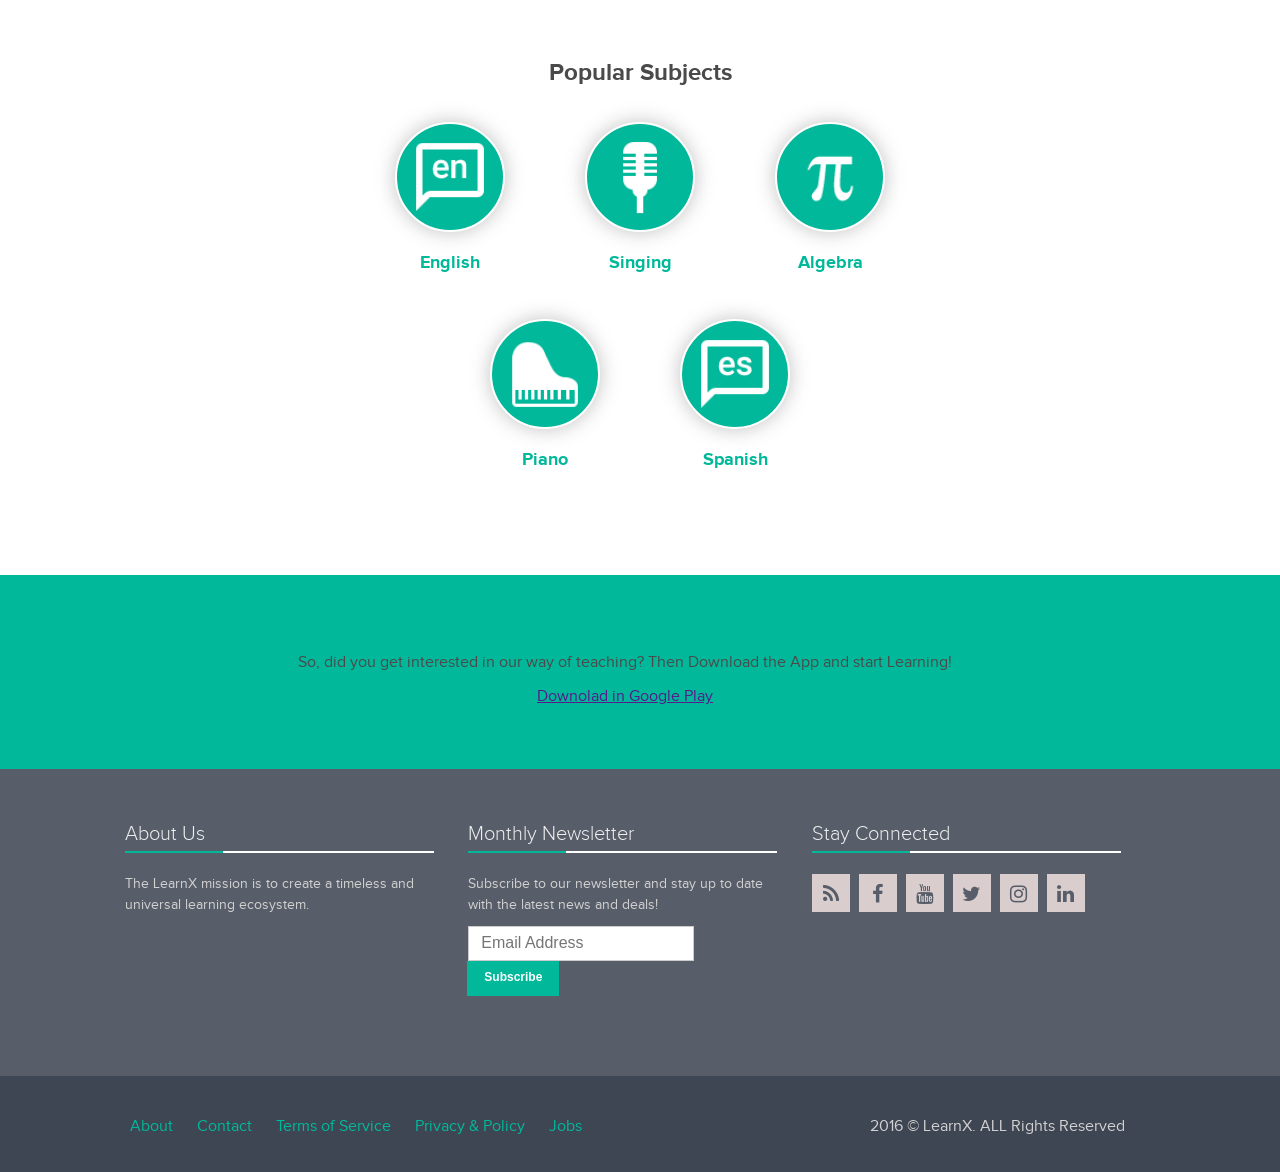
==== commit 9eaeaaec: "initial commit" ====
--- a/index.html
+++ b/index.html
@@ -110,7 +110,7 @@
             <div class="col xs-1 small-1 medium-1-2 large-1-2">
                 <div class="v-center">
                     <h2 class="headline-secondary">Search for <span class="headline-special">Knowers</span></h2>
-                    <p>Find people that can teach you by comparing ratings, locations, and prices.</p>
+                    <p>Find people that LearnX is the social learning platform that connects you with people that teach you the subjects you want to learnLearnX is the social learning platform that connects you with people that teach you the subjects you want to learnLearnX is the social learning platform that connects you with people that teach you the subjects you want to learnLearnX is the social learning platform that connects you with people that teach you the subjects you want to learnLearnX is the social learning platform that connects you with people that teach you the subjects you want to learnLearnX is the social learning platform that connects you with people that teach you the subjects you want to learnLearnX is the social learning platform that connects you with people that teach you the subjects you want to learnLearnX is the social learning platform that connects you with people that teach you the subjects you want to learnLearnX is the social learning platform that connects you with people that teach you the subjects you want to learnLearnX is the social learning platform that connects you with people that teach you the subjects you want to learnLearnX is the social learning platform that connects you with people that teach you the subjects you want to learnLearnX is the social learning platform that connects you with people that teach you the subjects you want to learnLearnX is the social learning platform that connects you with people that teach you the subjects you want to learnLearnX is the social learning platform that connects you with people that teach you the subjects you want to learnLearnX is the social learning platform that connects you with people that teach you the subjects you want to learnLearnX is the social learning platform that connects you with people that teach you the subjects you want to learnLearnX is the social learning platform that connects you with people that teach you the subjects you want to learnLearnX is the social learning platform that connects you with people that teach you the subjects you want to learnLearnX is the social learning platform that connects you with people that teach you the subjects you want to learnLearnX is the social learning platform that connects you with people that teach you the subjects you want to learnLearnX is the social learning platform that connects you with people that teach you the subjects you want to learnLearnX is the social learning platform that connects you with people that teach you the subjects you want to learnLearnX is the social learning platform that connects you with people that teach you the subjects you want to learnLearnX is the social learning platform that connects you with people that teach you the subjects you want to learnLearnX is the social learning platform that connects you with people that teach you the subjects you want to learnLearnX is the social learning platform that connects you with people that teach you the subjects you want to learnLearnX is the social learning platform that connects you with people that teach you the subjects you want to learnLearnX is the social learning platform that connects you with people that teach you the subjects you want to learnLearnX is the social learning platform that connects you with people that teach you the subjects you want to learnLearnX is the social learning platform that connects you with people that teach you the subjects you want to learnLearnX is the social learning platform that connects you with people that teach you the subjects you want to learnLearnX is the social learning platform that connects you with people that teach you the subjects you want to learncan teach you by comparing ratings, locations, and prices.</p>
                 </div>
             </div>
 
@@ -244,26 +244,25 @@
 
             <div class="l-grid">
 
-                <div class="col xs-1 small-1 medium-1-3 large-1-3">
+                <div class="col xs-1 small-1 medium-1-3 large-1-3 c-primaryFooter--column">
                     <h4 class="c-primaryFooter--heading">About Us</h4>
                     <p class="c-primaryFooter--description">
                         The LearnX mission is to create a timeless and universal learning ecosystem.
                     </p>
                 </div><!-- /col -->
 
-                <div class="col xs-1 small-1 medium-1-3 large-1-3">
+                <div class="col xs-1 small-1 medium-1-3 large-1-3 c-primaryFooter--column">
                     <h4 class="c-primaryFooter--heading">Monthly Newsletter</h4>
                     <p class="c-primaryFooter--description">
                         Subscribe to our newsletter and stay up to date with the latest news and deals!
-
-                        <form class="c-primaryFooter--subscribeForm">
-                        <input placeholder="Email Address">
-                        <button class="btn--primary btn--subscribe">Subscribe</button>
-                        </form>
                     </p>
+                    <form class="c-primaryFooter--subscribeForm">
+                        <input class="form-control--left form-group" placeholder="Email Address">
+                        <button class="btn--primary btn--subscribe form-group">Subscribe</button>
+                    </form>
                 </div><!-- /col -->
 
-                <div class="col xs-1 small-1 medium-1-3 large-1-3">
+                <div class="col xs-1 small-1 medium-1-3 large-1-3 c-primaryFooter--column">
                     <h4 class="c-primaryFooter--heading">Stay Connected</h4>
                     <ul class="l-menu c-primaryFooter--socialLinksMenu">
 
@@ -298,14 +297,15 @@
         <div class="l-container">   
 
             <div class="c-secondaryFooter--legalLinksWrapper">
+            <p>
                 <ul class="l-menu c-secondaryFooter--legalLinks">
                     <li class="l-menu--item c-secondaryFooter--legalLinks__item"><a href="">About</a></li>
+                    <li class="l-menu--item c-secondaryFooter--legalLinks__item"><a href="">Contact</a></li>
                     <li class="l-menu--item c-secondaryFooter--legalLinks__item"><a href="">Terms of Service</a></li>
                     <li class="l-menu--item c-secondaryFooter--legalLinks__item"><a href="">Privacy & Policy</a></li>
                     <li class="l-menu--item c-secondaryFooter--legalLinks__item"><a href="">Jobs</a></li>
-                    <li class="l-menu--item c-secondaryFooter--legalLinks__item"><a href="">FAQ</a></li>
-                    <li class="l-menu--item c-secondaryFooter--legalLinks__item"><a href="">Blog</a></li>
                 </ul>
+            </p>
             </div>  
 
             <div class="c-secondaryFooter--copyright">
--- a/css/application.css
+++ b/css/application.css
@@ -432,9 +432,12 @@
   -webkit-font-smoothing: antialiased;
   -moz-osx-font-smoothing: grayscale; }
 
-h1, h2, h3, h4, h5, h6, p {
+h1, h2, h3, h4, h5, h6 {
   margin: 0;
   padding: 0; }
+
+p {
+  margin-bottom: 10px; }
 
 img {
   display: inline-block;
@@ -477,7 +480,7 @@
       padding-left: 15px; } }
   @media (min-width: 767px) {
     .l-container {
-      max-width: 1030px; } }
+      max-width: 1060px; } }
 
 .l-section-block {
   padding: 30px; }
@@ -498,6 +501,9 @@
 .bg--teri {
   background-color: #fff; }
 
+.l-siteFooter p {
+  color: #d2d1d1; }
+
 .l-grid {
   position: relative;
   margin-right: -15px;
@@ -619,7 +625,7 @@
   transition: height 0.4s ease,background-color 0.2s ease; }
   @media (min-width: 767px) {
     .l-siteHeader {
-      padding-top: 25px; } }
+      padding-top: 33px; } }
 
 .l-mainMenu,
 .l-menu {
@@ -669,8 +675,11 @@
 
 .btn--subscribe {
   background: #02B89A;
-  padding: 0px 5%;
-  padding: 9.5px 13px; }
+  background: #02B89A;
+  padding: 10.5px 17px;
+  margin-left: -1px;
+  float: left;
+  width: auto; }
   .btn--subscribe:hover {
     background: #029078; }
   .btn--subscribe:active {
@@ -680,11 +689,14 @@
   border: 1px solid #02B89A;
   border-radius: 16px;
   color: #02B89A !important;
-  padding: 8px 30px !important; }
+  padding: 7px 30px !important; }
 
 .c-primaryFooter {
   background-color: #585e69;
-  padding: 50px 0 40px 0; }
+  padding: 40px 0 20px 0; }
+  @media (min-width: 580px) {
+    .c-primaryFooter {
+      padding: 50px 0 40px 0; } }
   .c-primaryFooter--heading {
     color: #efefef;
     font-family: Proxima Nova;
@@ -697,13 +709,17 @@
       position: absolute;
       margin-top: 2px;
       height: 2px;
-      width: 90%;
+      width: 100%;
       -webkit-box-shadow: inset 100px 0 0 -2px #02b89a;
       -moz-box-shadow: inset 100px 0 0 -2px #02b89a;
       box-shadow: inset 100px 0 0 -2px #02b89a;
       background-color: #fff; }
+      @media (min-width: 767px) {
+        .c-primaryFooter--heading:after {
+          width: 90%; } }
   .c-primaryFooter--description {
-    font-size: 14px; }
+    font-size: 14px;
+    color: #adadad; }
   .c-primaryFooter--socialLinksMenu__item {
     display: inline-block;
     margin-right: 5px;
@@ -712,11 +728,14 @@
     line-height: 42px;
     font-size: 1.25em;
     text-align: center;
+    margin-bottom: 10px;
     background-color: #dacdcd; }
     .c-primaryFooter--socialLinksMenu__item a {
       color: #585e69; }
   .c-primaryFooter--subscribeForm {
     display: block; }
+  .c-primaryFooter--column {
+    margin-bottom: 40px; }
 
 .c-secondaryFooter {
   background-color: #3e4653;
@@ -732,7 +751,8 @@
     .c-secondaryFooter--legalLinks {
       float: left; } }
   .c-secondaryFooter--legalLinks__item {
-    display: inline-block; }
+    display: inline-block;
+    padding: 0 5px; }
     .c-secondaryFooter--legalLinks__item a {
       color: #02B89A;
       text-decoration: none; }
@@ -743,7 +763,24 @@
     .c-secondaryFooter--copyright {
       float: right;
       color: #adadad;
-      padding: 0 15px; } }
+      padding: 0 30px; } }
+
+.form-control, .form-control--left {
+  color: #666;
+  border: 1px solid #ccc;
+  display: inline-block;
+  -webkit-box-sizing: border-box;
+  -moz-box-sizing: border-box;
+  box-sizing: border-box;
+  width: 100%;
+  padding: 7px 12px; }
+
+.form-control--left {
+  color: #666;
+  float: left; }
+
+.form-group {
+  width: auto; }
 
 .c-mainNavigationPanel {
   line-height: 2.4em; }
@@ -765,8 +802,11 @@
         padding: 0; } }
   .c-mainNavigationPanel--logoContainer {
     float: left; }
+    @media (min-width: 767px) {
+      .c-mainNavigationPanel--logoContainer {
+        padding-bottom: 2px; } }
   .c-mainNavigationPanel--logo {
-    max-width: 155px;
+    max-width: 151px;
     height: auto; }
   .c-mainNavigationPanel--mobileMenuButton {
     float: right;
@@ -795,7 +835,8 @@
     @media (min-width: 767px) {
       .c-mainNavigationPanel--menuAccount {
         display: block;
-        float: right; } }
+        float: right;
+        padding-right: 21px; } }
 
 @media (min-width: 767px) {
   .c-mainNavigationPanel__item, .c-mainNavigationPanel__item--active {
@@ -863,6 +904,8 @@
 @media (min-width: 767px) {
   .is-active-mainNavigationPanel {
     padding: 7px 0; } }
+.is-active-mainNavigationPanelMenuContainer {
+  margin-top: 1px; }
 .is-active-siteLinks a {
   color: white; }
 .is-active-btnRoundSuccess a {
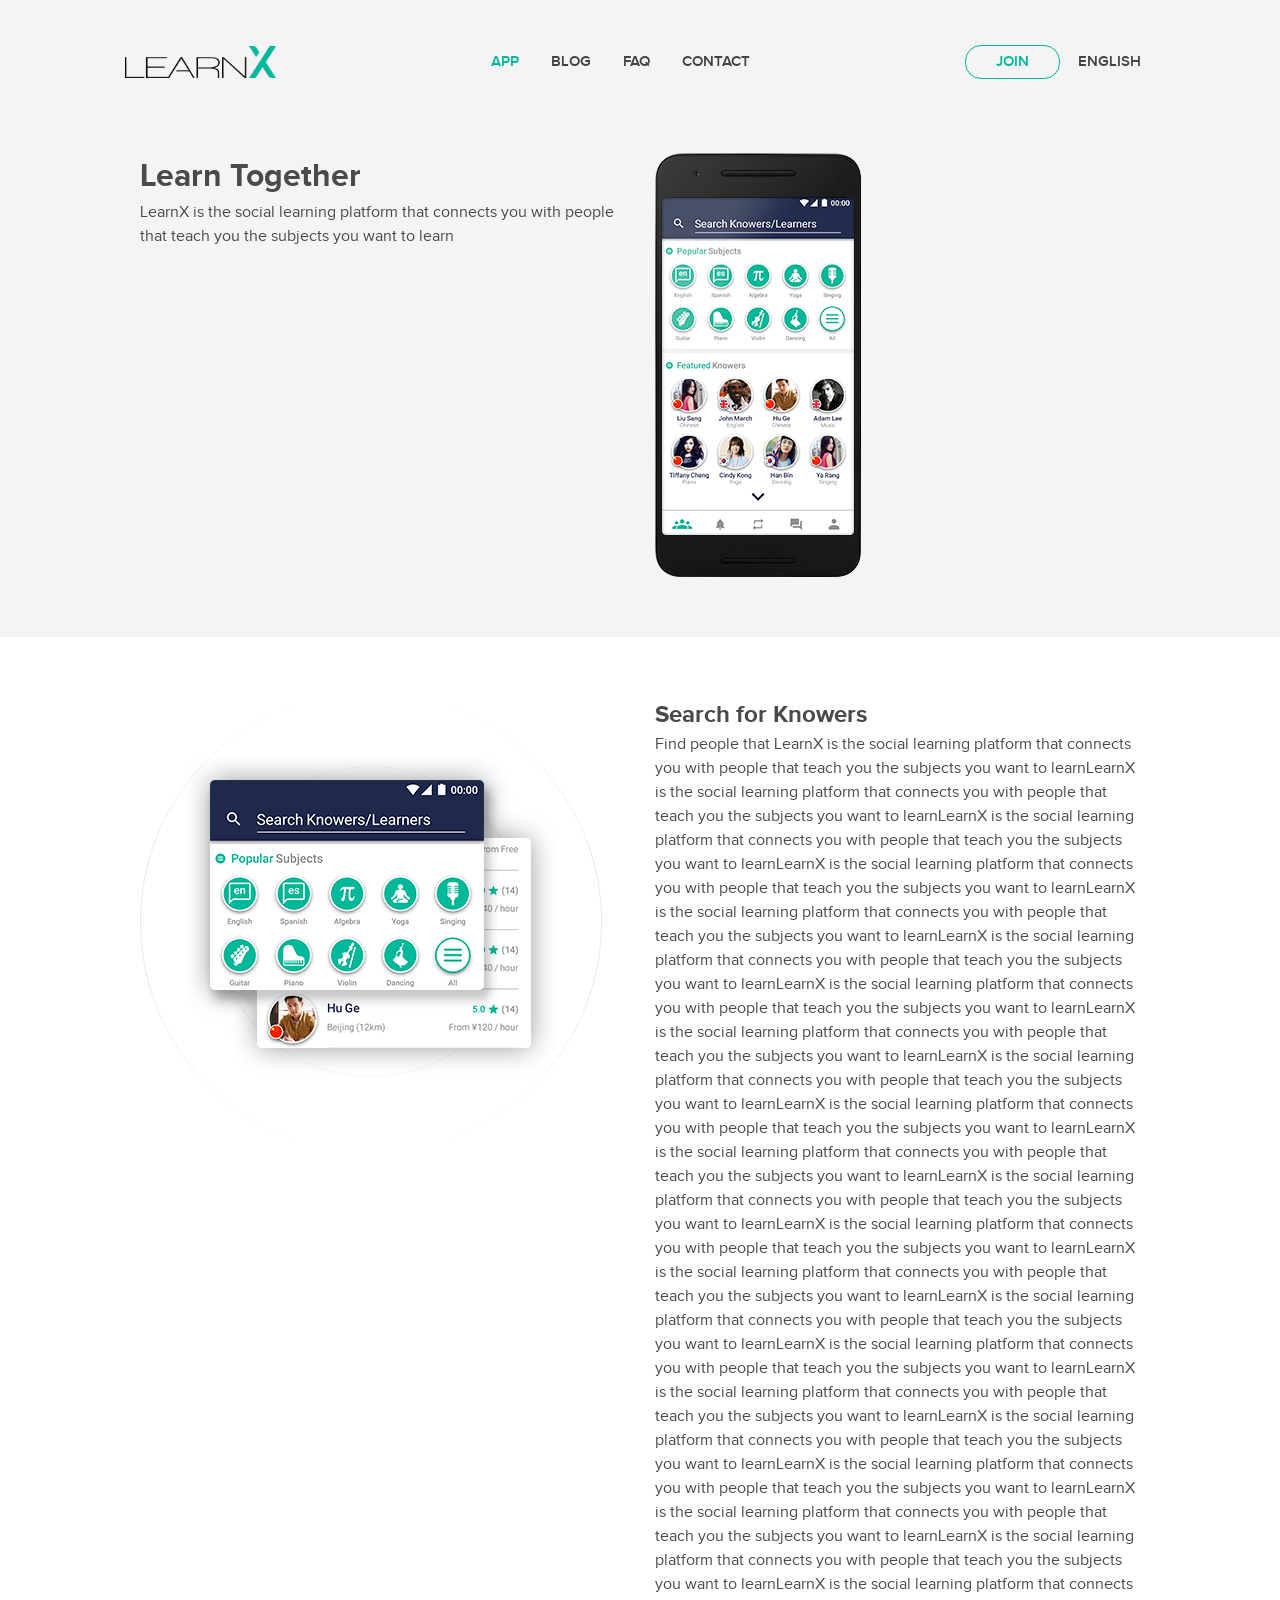
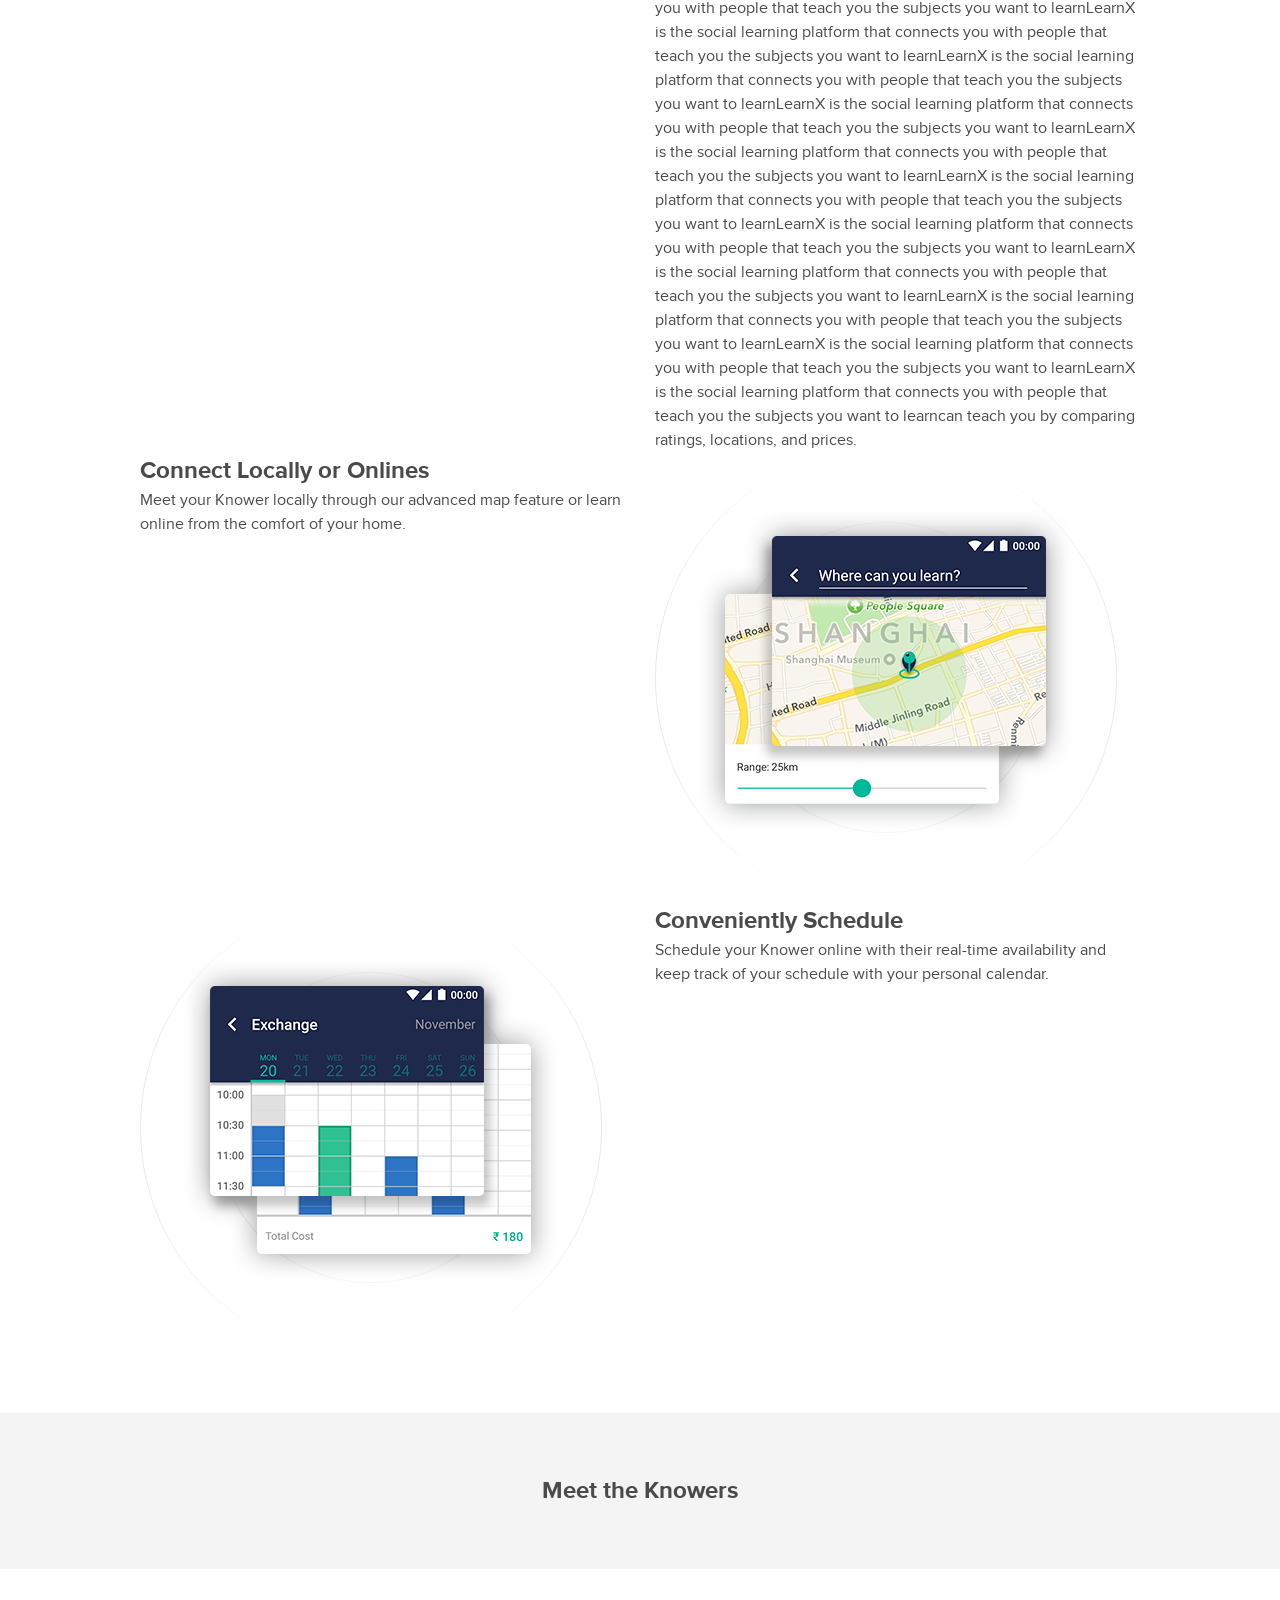
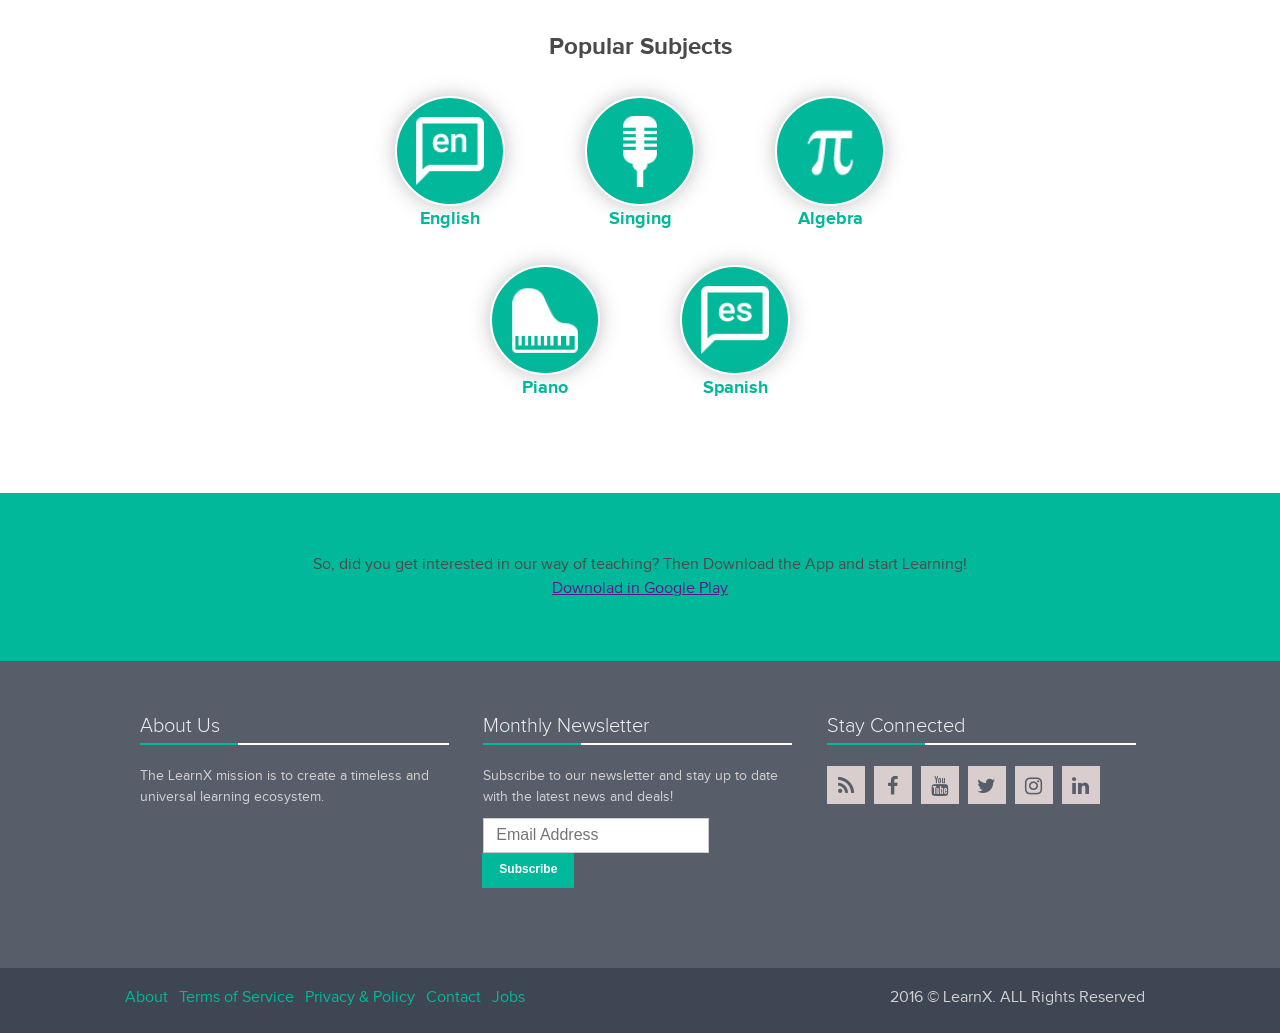
==== commit 6eef4898: "changes" ====
--- a/index.html
+++ b/index.html
@@ -49,19 +49,19 @@
             <div class="c-mainNavigationPanel--menusWrapper">
             <nav class="c-mainNavigationPanel--menuAccount">
                 <ul class="l-mainMenu">
-                    <li class="l-mainMenu--item c-mainNavigationPanel__item btn--join"><a href="">Join</a></li>
-                    <li class="l-mainMenu--item c-mainNavigationPanel__item" ><a href="">English</a></li>
+                    <li class="l-mainMenu--item c-mainNavigationPanel__item btn--join"><a href="join.html">Join</a></li>
+                    <li class="l-mainMenu--item c-mainNavigationPanel__item" ><a href="language.html">English</a></li>
                 </ul>
             </nav>
 
             <nav class="c-mainNavigationPanel--menuContainer">
                 <ul class="l-mainMenu">
-                    <li class="l-mainMenu c-mainNavigationPanel__item--active"><a href="">App</a></li>
-                    <li class="l-mainMenu c-mainNavigationPanel__item"><a href="">Blog</a></li>
-                    <li class="l-mainMenu c-mainNavigationPanel__item"><a href="">FAQ</a></li>
-                    <li class="l-mainMenu c-mainNavigationPanel__item"><a href="">Contact</a></li>
-                    <li class="l-mainMenu c-mainNavigationPanel__item is-desktop-hide"><a href="">Join</a></li>
-                    <li class="l-mainMenu c-mainNavigationPanel__item is-desktop-hide"><a href="">English</a></li>
+                    <li class="l-mainMenu c-mainNavigationPanel__item--active"><a href="index.html">App</a></li>
+                    <li class="l-mainMenu c-mainNavigationPanel__item"><a href="blog.html">Blog</a></li>
+                    <li class="l-mainMenu c-mainNavigationPanel__item"><a href="faq.html">FAQ</a></li>
+                    <li class="l-mainMenu c-mainNavigationPanel__item"><a href="contact.html">Contact</a></li>
+                    <li class="l-mainMenu c-mainNavigationPanel__item is-desktop-hide"><a href="join.html">Join</a></li>
+                    <li class="l-mainMenu c-mainNavigationPanel__item is-desktop-hide"><a href="languages.html">English</a></li>
                 </ul>
             </nav>
             </div>
@@ -299,11 +299,11 @@
             <div class="c-secondaryFooter--legalLinksWrapper">
             <p>
                 <ul class="l-menu c-secondaryFooter--legalLinks">
-                    <li class="l-menu--item c-secondaryFooter--legalLinks__item"><a href="">About</a></li>
-                    <li class="l-menu--item c-secondaryFooter--legalLinks__item"><a href="">Contact</a></li>
-                    <li class="l-menu--item c-secondaryFooter--legalLinks__item"><a href="">Terms of Service</a></li>
-                    <li class="l-menu--item c-secondaryFooter--legalLinks__item"><a href="">Privacy & Policy</a></li>
-                    <li class="l-menu--item c-secondaryFooter--legalLinks__item"><a href="">Jobs</a></li>
+                    <li class="l-menu--item c-secondaryFooter--legalLinks__item"><a href="about.html">About</a></li>
+                    <li class="l-menu--item c-secondaryFooter--legalLinks__item"><a href="terms.html">Terms of Service</a></li>
+                    <li class="l-menu--item c-secondaryFooter--legalLinks__item"><a href="privacy.html">Privacy & Policy</a></li>
+                    <li class="l-menu--item c-secondaryFooter--legalLinks__item"><a href="contact.html">Contact</a></li>
+                    <li class="l-menu--item c-secondaryFooter--legalLinks__item"><a href="jobs.html">Jobs</a></li>
                 </ul>
             </p>
             </div>  
@@ -327,5 +327,19 @@
     <script type="text/javascript" src="js/jquery.js"></script>
     <script type="text/javascript" src="js/scripts.js"></script>
 
+    <!--Start of Tawk.to Script-->
+    <script type="text/javascript">
+    var Tawk_API=Tawk_API||{}, Tawk_LoadStart=new Date();
+    (function(){
+    var s1=document.createElement("script"),s0=document.getElementsByTagName("script")[0];
+    s1.async=true;
+    s1.src='https://embed.tawk.to/585309253d413a0ca0a71d4e/default';
+    s1.charset='UTF-8';
+    s1.setAttribute('crossorigin','*');
+    s0.parentNode.insertBefore(s1,s0);
+    })();
+    </script>
+    <!--End of Tawk.to Script-->
+
 </body>
 </html>
--- a/css/application.css
+++ b/css/application.css
@@ -432,12 +432,9 @@
   -webkit-font-smoothing: antialiased;
   -moz-osx-font-smoothing: grayscale; }
 
-h1, h2, h3, h4, h5, h6 {
+h1, h2, h3, h4, h5, h6, p {
   margin: 0;
   padding: 0; }
-
-p {
-  margin-bottom: 10px; }
 
 img {
   display: inline-block;
@@ -483,10 +480,10 @@
       max-width: 1060px; } }
 
 .l-section-block {
-  padding: 30px; }
+  padding: 30px 0; }
   @media (min-width: 580px) {
     .l-section-block {
-      padding: 48px; } }
+      padding: 48px 0; } }
   @media (min-width: 767px) {
     .l-section-block {
       padding: 60px 0; } }
@@ -505,9 +502,7 @@
   color: #d2d1d1; }
 
 .l-grid {
-  position: relative;
-  margin-right: -15px;
-  margin-left: -15px; }
+  position: relative; }
 
 .l-grid,
 .l-grid:before,
@@ -636,14 +631,44 @@
 .l-mainMenu--item {
   display: inline-block; }
 
-.btn--primary, .btn--blue, .btn--yellow, .btn--red, .btn--subscribe {
+.c-aboutTeam {
+  text-align: center;
+  margin-bottom: 30px; }
+  .c-aboutTeam__picture {
+    border-radius: 50%;
+    width: 160px;
+    height: 160px; }
+  .c-aboutTeam__name {
+    font-size: 25px;
+    font-weight: 100;
+    margin-top: 11px;
+    color: #000; }
+  .c-aboutTeam__role {
+    font-size: 15px;
+    font-weight: 100;
+    color: #999;
+    margin-bottom: 5px; }
+  .c-aboutTeam__socialIcons {
+    display: inline-block; }
+  .c-aboutTeam__socialIcons {
+    display: inline-block;
+    margin: 0 2px; }
+    .c-aboutTeam__socialIcons .fa {
+      color: #FFF;
+      background-color: #333333;
+      border-radius: 50%;
+      padding: 3px;
+      font-size: 14px; }
+
+.btn--primary, .btn--blue, .btn--subscribe, .btn--contact {
   color: white;
   padding: 5px 10px;
   text-align: center;
   cursor: pointer;
   display: inline-block;
   font-size: 12px;
-  font-weight: 700; }
+  font-weight: 700;
+  text-decoration: none; }
 
 .btn--primary {
   background: #02B89A; }
@@ -659,19 +684,8 @@
   .btn--blue:active {
     background: #16527a; }
 
-.btn--yellow {
-  background: #f1c40f; }
-  .btn--yellow:hover {
-    background: #cba50c; }
-  .btn--yellow:active {
-    background: #796307; }
-
-.btn--red {
-  background: #e74c3c; }
-  .btn--red:hover {
-    background: #df2e1b; }
-  .btn--red:active {
-    background: #921e12; }
+.btn--block {
+  width: 100%; }
 
 .btn--subscribe {
   background: #02B89A;
@@ -683,6 +697,23 @@
   .btn--subscribe:hover {
     background: #029078; }
   .btn--subscribe:active {
+    background: #013a30; }
+
+.btn--contact {
+  background: #02B89A;
+  padding: 0px 5%;
+  padding: 9.5px 10px;
+  margin: 0;
+  cursor: pointer;
+  display: inline-block;
+  color: #FFF;
+  font-size: 18px;
+  font-weight: 700;
+  text-align: center;
+  text-decoration: none; }
+  .btn--contact:hover {
+    background: #029078; }
+  .btn--contact:active {
     background: #013a30; }
 
 .btn--join a {
@@ -719,7 +750,8 @@
           width: 90%; } }
   .c-primaryFooter--description {
     font-size: 14px;
-    color: #adadad; }
+    color: #adadad;
+    margin-bottom: 10px; }
   .c-primaryFooter--socialLinksMenu__item {
     display: inline-block;
     margin-right: 5px;
@@ -739,7 +771,7 @@
 
 .c-secondaryFooter {
   background-color: #3e4653;
-  padding: 23px 0;
+  padding: 18px 0 23px 0;
   text-align: center; }
   @media (min-width: 767px) {
     .c-secondaryFooter {
@@ -753,17 +785,20 @@
   .c-secondaryFooter--legalLinks__item {
     display: inline-block;
     padding: 0 5px; }
-    .c-secondaryFooter--legalLinks__item a {
-      color: #02B89A;
-      text-decoration: none; }
-      @media (min-width: 767px) {
-        .c-secondaryFooter--legalLinks__item a {
-          padding-right: 10px; } }
+    @media (min-width: 580px) {
+      .c-secondaryFooter--legalLinks__item {
+        padding: 0 5px 0; } }
+    @media (min-width: 767px) {
+      .c-secondaryFooter--legalLinks__item {
+        padding: 0 7px 0 0; } }
+  .c-secondaryFooter--legalLinks a {
+    color: #02B89A;
+    text-decoration: none; }
   @media (min-width: 767px) {
     .c-secondaryFooter--copyright {
       float: right;
       color: #adadad;
-      padding: 0 30px; } }
+      padding: 0 10px; } }
 
 .form-control, .form-control--left {
   color: #666;
@@ -778,9 +813,47 @@
 .form-control--left {
   color: #666;
   float: left; }
+.form-control--contact {
+  padding: 15px 12px;
+  width: 100%;
+  font-size: 15px;
+  margin: 0 auto;
+  display: block;
+  border: none;
+  background-color: #efefef;
+  font-family: Proxima Nova;
+  font-weight: 300;
+  margin: 18px 0; }
+.form-control--textarea {
+  height: 112px; }
 
 .form-group {
   width: auto; }
+
+.c-landing-page {
+  text-align: center;
+  padding: 32px 0 41px 0; }
+  @media (min-width: 767px) {
+    .c-landing-page {
+      padding-top: 55px;
+      padding-bottom: 85px; } }
+  .c-landing-page__header {
+    color: #02B89A;
+    font-size: 29px;
+    text-transform: uppercase; }
+    @media (min-width: 580px) {
+      .c-landing-page__header {
+        font-size: 34px; } }
+    @media (min-width: 767px) {
+      .c-landing-page__header {
+        font-size: 38px; } }
+  .c-landing-page__sub-header {
+    color: #8e8e8e;
+    font-weight: 300;
+    font-size: 14px; }
+    @media (min-width: 580px) {
+      .c-landing-page__sub-header {
+        font-size: inherit; } }
 
 .c-mainNavigationPanel {
   line-height: 2.4em; }
@@ -835,8 +908,7 @@
     @media (min-width: 767px) {
       .c-mainNavigationPanel--menuAccount {
         display: block;
-        float: right;
-        padding-right: 21px; } }
+        float: right; } }
 
 @media (min-width: 767px) {
   .c-mainNavigationPanel__item, .c-mainNavigationPanel__item--active {
@@ -888,6 +960,48 @@
   font-weight: bold;
   text-align: center; }
 
+.c-aboutTeam {
+  text-align: center;
+  margin-bottom: 30px; }
+  .c-aboutTeam__picture {
+    border-radius: 50%;
+    width: 160px;
+    height: 160px; }
+  .c-aboutTeam__name {
+    font-size: 25px;
+    font-weight: 100;
+    margin-top: 11px;
+    color: #000; }
+  .c-aboutTeam__role {
+    font-size: 15px;
+    font-weight: 100;
+    color: #999;
+    margin-bottom: 5px; }
+  .c-aboutTeam__socialIcons {
+    display: inline-block; }
+  .c-aboutTeam__socialIcons {
+    display: inline-block;
+    margin: 0 2px; }
+    .c-aboutTeam__socialIcons .fa {
+      color: #FFF;
+      background-color: #333333;
+      border-radius: 50%;
+      padding: 3px;
+      font-size: 14px; }
+
+.c-faq__category-question {
+  margin-bottom: 20px; }
+.c-faq__category-section {
+  margin: 40px 0; }
+.c-faq__answer {
+  margin: 0 0 13px 0;
+  border-bottom: 1px solid #ececec;
+  padding: 15px 0; }
+  .c-faq__answer:last-child {
+    border-bottom: none; }
+.c-faq__category-title {
+  font-size: 1.75em; }
+
 .is-desktop-hide {
   display: block; }
   @media (min-width: 767px) {
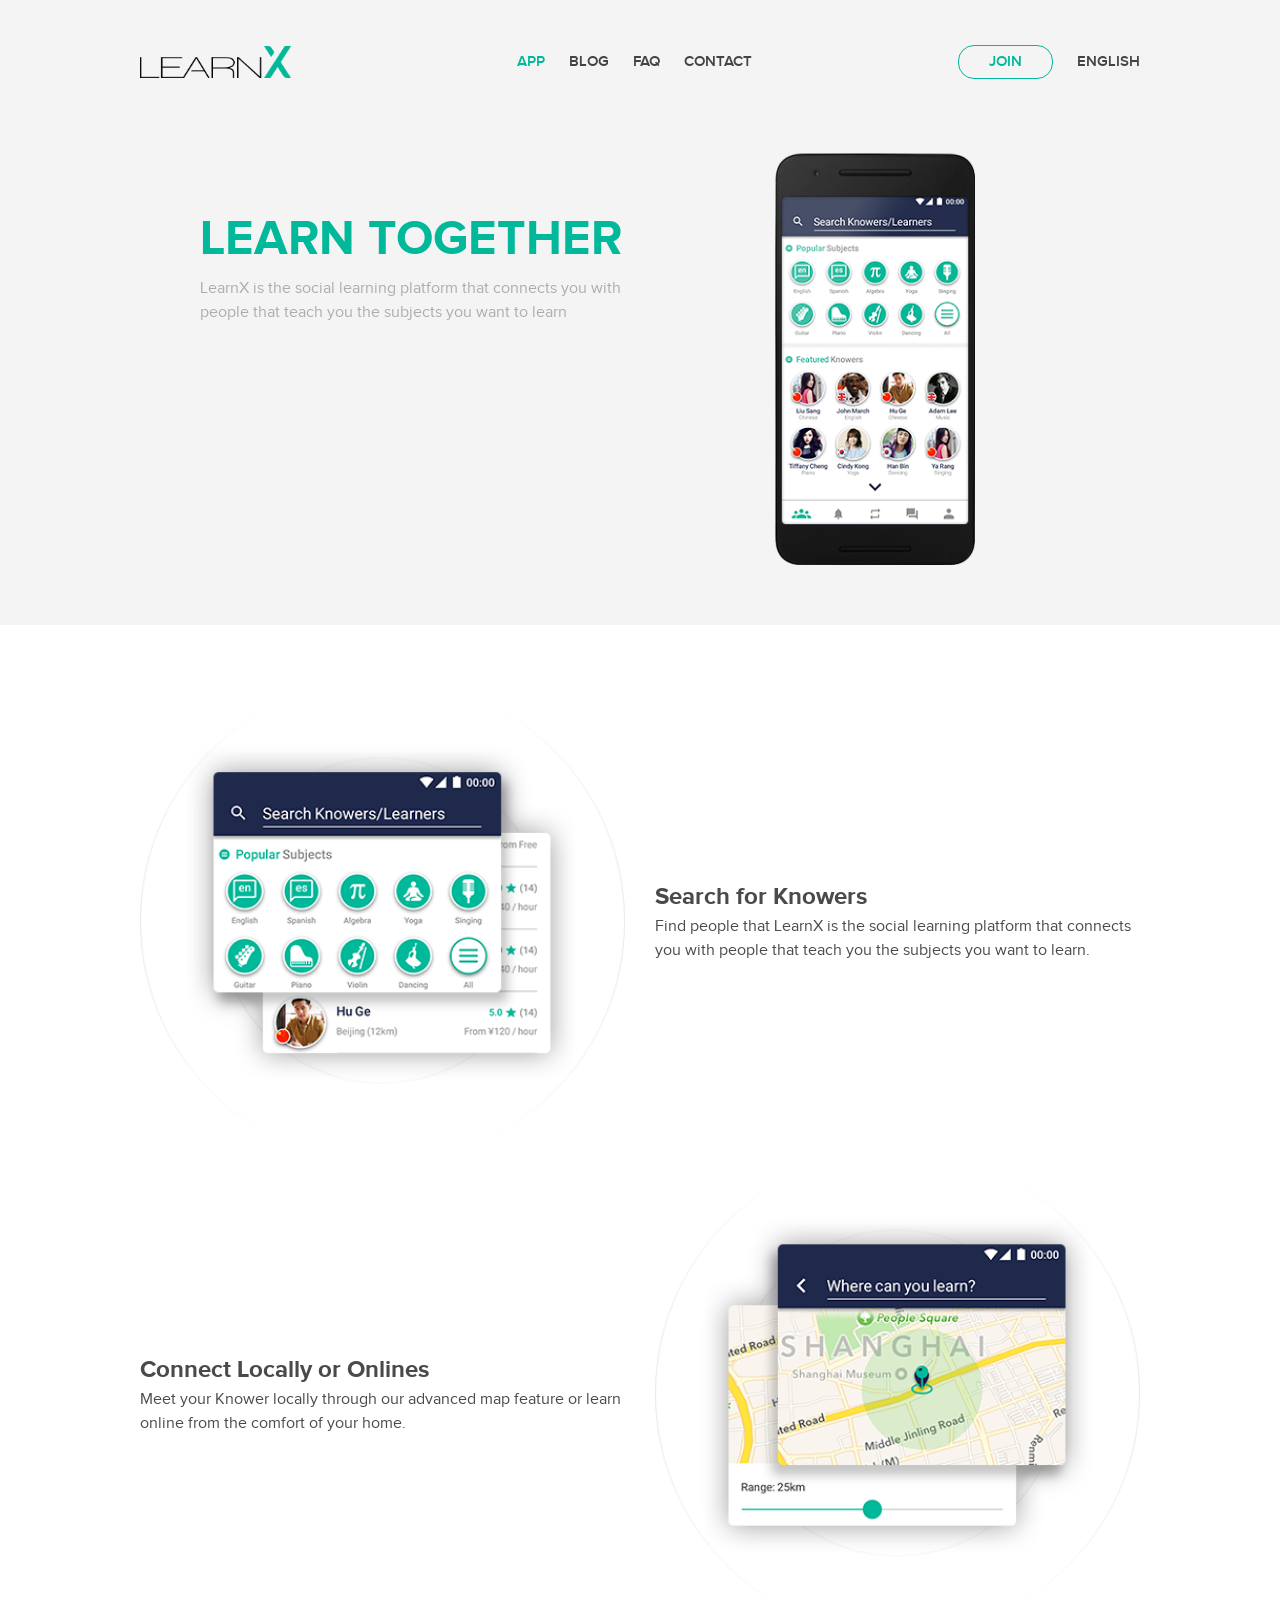
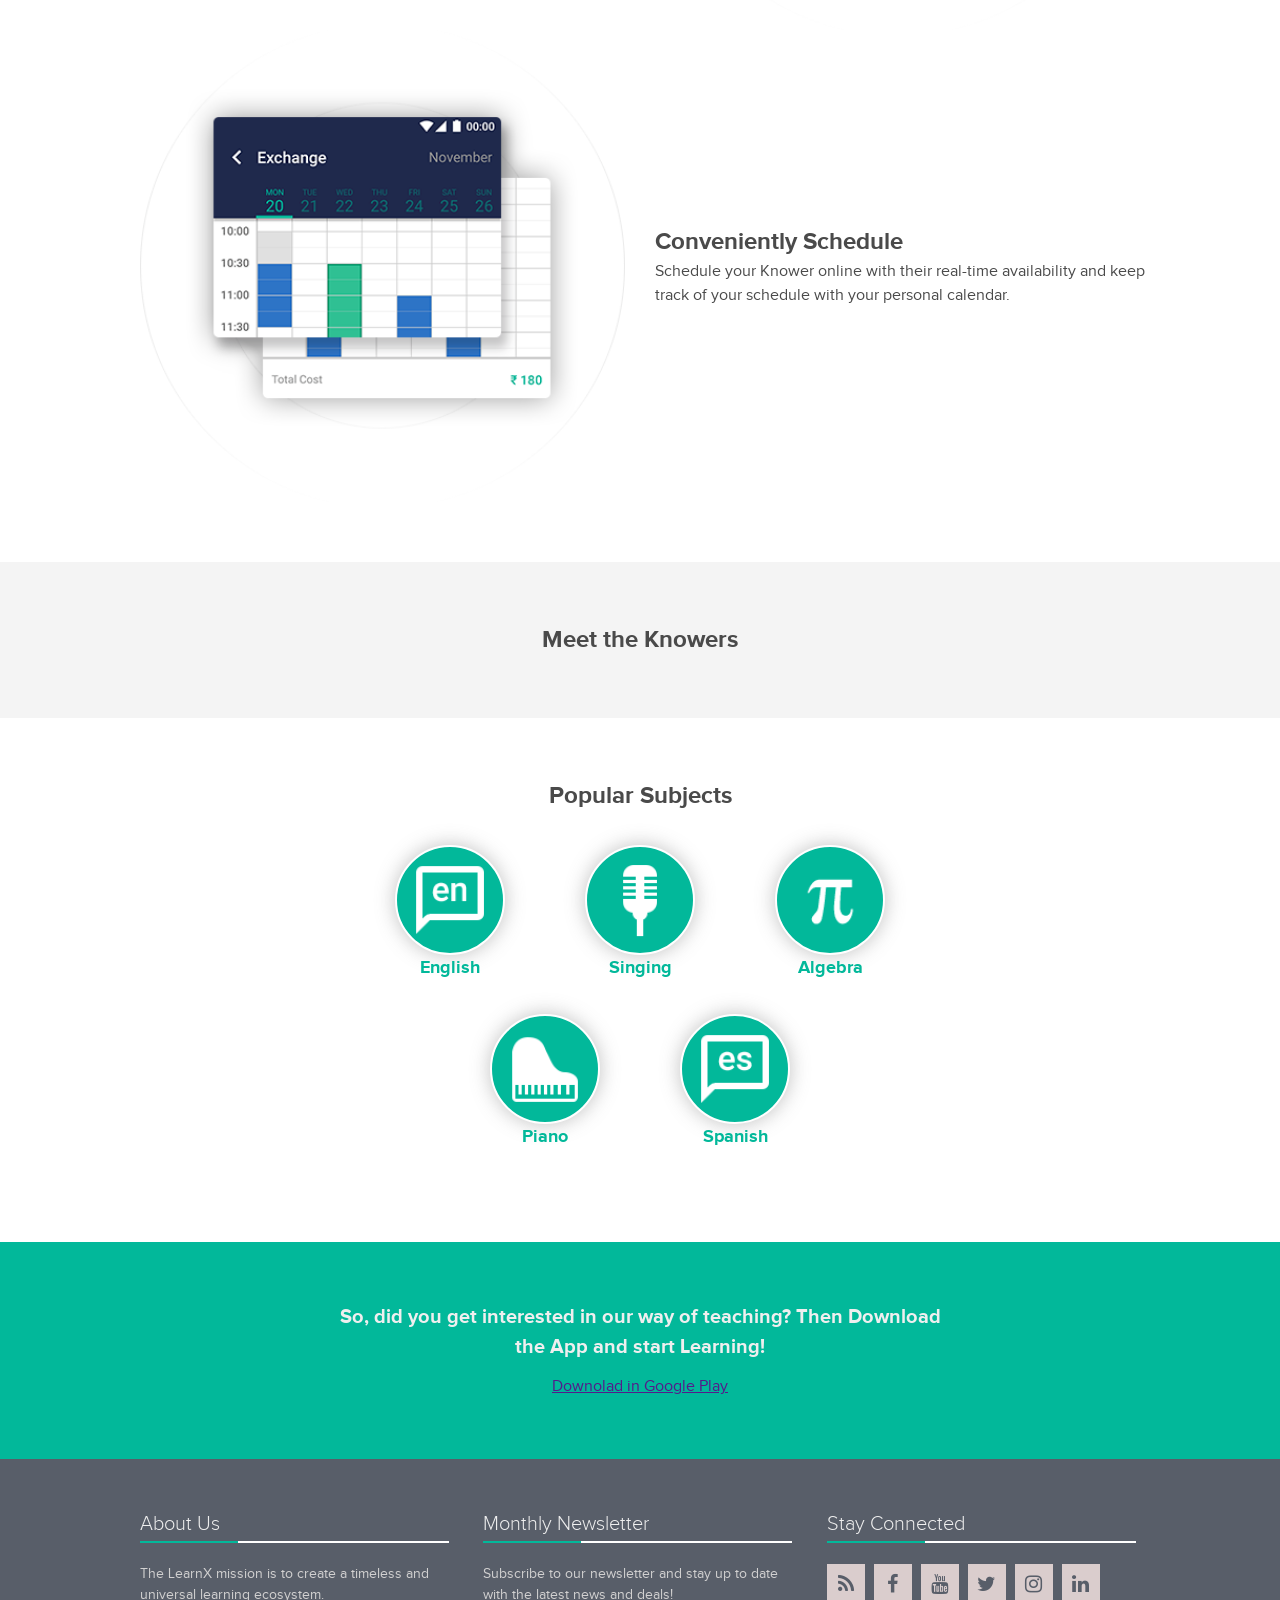
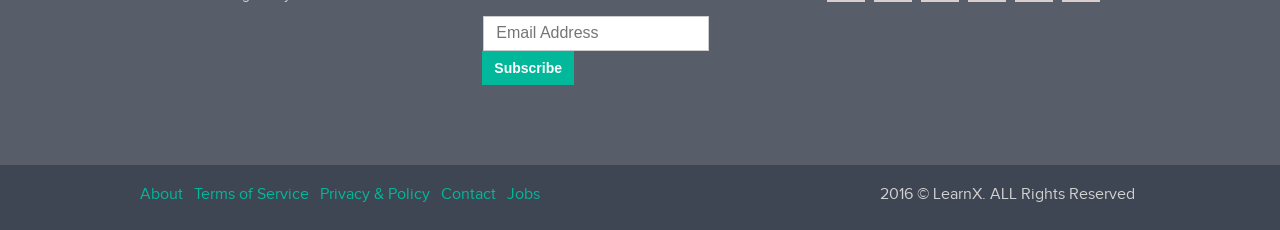
==== commit ceaf2860: "changes" ====
--- a/index.html
+++ b/index.html
@@ -81,12 +81,14 @@
 
         <div class="l-grid">
             <div class="col xs-1 small-1 medium-1-2 large-1-2">
-                <h1>Learn Together</h1>
-                <p>LearnX is the social learning platform that connects you with people that teach you the subjects you want to learn</p>
+                <div class="c-downoladAppSection__learnX">
+                <h1 class="c-downoladAppSection__learnX-heading">Learn Together</h1>
+                <p class="c-downoladAppSection__learnX-desc">LearnX is the social learning platform that connects you with people that teach you the subjects you want to learn</p>
+                </div>
             </div><!-- /col -->
 
-            <div class="col xs-1 small-1 medium-1-2 large-1-2">
-              <img src="assets/img/cellphone.png">
+            <div class="col xs-1 small-1 medium-1-2 large-1-2 is-tabletBelow--hide">
+              <img class="c-downoladAppSection__mobile" src="assets/img/cellphone.png">
             </div><!-- /col -->
         </div><!-- /l-grid -->
 
@@ -101,16 +103,16 @@
     <div class="l-container">
 
          <div class="l-grid">
-        <div class="v-align-wrap">
+        <div class="l-align-wrap">
 
             <div class="col xs-1 small-1 medium-1-2 large-1-2">
                 <img src="assets/img/app1.png">
             </div>
 
             <div class="col xs-1 small-1 medium-1-2 large-1-2">
-                <div class="v-center">
+                <div class="l-center">
                     <h2 class="headline-secondary">Search for <span class="headline-special">Knowers</span></h2>
-                    <p>Find people that LearnX is the social learning platform that connects you with people that teach you the subjects you want to learnLearnX is the social learning platform that connects you with people that teach you the subjects you want to learnLearnX is the social learning platform that connects you with people that teach you the subjects you want to learnLearnX is the social learning platform that connects you with people that teach you the subjects you want to learnLearnX is the social learning platform that connects you with people that teach you the subjects you want to learnLearnX is the social learning platform that connects you with people that teach you the subjects you want to learnLearnX is the social learning platform that connects you with people that teach you the subjects you want to learnLearnX is the social learning platform that connects you with people that teach you the subjects you want to learnLearnX is the social learning platform that connects you with people that teach you the subjects you want to learnLearnX is the social learning platform that connects you with people that teach you the subjects you want to learnLearnX is the social learning platform that connects you with people that teach you the subjects you want to learnLearnX is the social learning platform that connects you with people that teach you the subjects you want to learnLearnX is the social learning platform that connects you with people that teach you the subjects you want to learnLearnX is the social learning platform that connects you with people that teach you the subjects you want to learnLearnX is the social learning platform that connects you with people that teach you the subjects you want to learnLearnX is the social learning platform that connects you with people that teach you the subjects you want to learnLearnX is the social learning platform that connects you with people that teach you the subjects you want to learnLearnX is the social learning platform that connects you with people that teach you the subjects you want to learnLearnX is the social learning platform that connects you with people that teach you the subjects you want to learnLearnX is the social learning platform that connects you with people that teach you the subjects you want to learnLearnX is the social learning platform that connects you with people that teach you the subjects you want to learnLearnX is the social learning platform that connects you with people that teach you the subjects you want to learnLearnX is the social learning platform that connects you with people that teach you the subjects you want to learnLearnX is the social learning platform that connects you with people that teach you the subjects you want to learnLearnX is the social learning platform that connects you with people that teach you the subjects you want to learnLearnX is the social learning platform that connects you with people that teach you the subjects you want to learnLearnX is the social learning platform that connects you with people that teach you the subjects you want to learnLearnX is the social learning platform that connects you with people that teach you the subjects you want to learnLearnX is the social learning platform that connects you with people that teach you the subjects you want to learnLearnX is the social learning platform that connects you with people that teach you the subjects you want to learnLearnX is the social learning platform that connects you with people that teach you the subjects you want to learnLearnX is the social learning platform that connects you with people that teach you the subjects you want to learncan teach you by comparing ratings, locations, and prices.</p>
+                    <p>Find people that LearnX is the social learning platform that connects you with people that teach you the subjects you want to learn.</p>
                 </div>
             </div>
 
@@ -118,9 +120,9 @@
         </div><!-- /grid -->
 
         <div class="l-grid">
-        <div class="v-align-wrap">
-            <div class="col xs-1 small-1 medium-1-2 large-1-2">
-                <div class="v-center">
+        <div class="l-align-wrap">
+            <div class="col xs-1 small-1 medium-1-2 large-1-2">
+                <div class="l-center">
                     <h2 class="headline-secondary">Connect <span class="headline-special">Locally or Onlines</span></h2>
                     <p>Meet your Knower locally through our advanced map feature or learn online from the comfort of your home.</p>
                 </div>
@@ -134,14 +136,14 @@
         </div><!-- /grid -->
 
         <div class="l-grid">
-        <div class="v-align-wrap">
+        <div class="l-align-wrap">
 
             <div class="col xs-1 small-1 medium-1-2 large-1-2">
                 <img src="assets/img/app3.png">
             </div>
 
             <div class="col xs-1 small-1 medium-1-2 large-1-2">
-                <div class="v-center">
+                <div class="l-center">
                     <h2 class="headline-secondary">Conveniently <span class="headline-special">Schedule</span></h2>
                     <p>Schedule your Knower online with their real-time availability and keep track of your schedule with your personal calendar.</p>
                 </div>
@@ -224,7 +226,7 @@
 
         <div class="col all-1">
         <div class="l-align-center">
-        <p class="heading-desc">So, did you get interested in our way of teaching? 
+        <p class="c-downoladAppSection__heading-desc">So, did you get interested in our way of teaching? 
             Then Download the App and start Learning!
         </p>
         <a href="" class="btn btn--app--invert android-face android-invert">Downolad in Google Play</a>
--- a/css/application.css
+++ b/css/application.css
@@ -439,7 +439,7 @@
 img {
   display: inline-block;
   vertical-align: middle;
-  max-width: 100%;
+  width: 100%;
   height: auto;
   -ms-interpolation-mode: bicubic; }
 
@@ -497,6 +497,18 @@
   background-color: #F4F4F4; }
 .bg--teri {
   background-color: #fff; }
+
+@media (min-width: 580px) {
+  .l-align-wrap {
+    display: flex; } }
+
+@media (min-width: 580px) {
+  .l-center {
+    align-items: center;
+    justify-content: center;
+    position: absolute;
+    top: 50%;
+    transform: translateY(-50%); } }
 
 .l-siteFooter p {
   color: #d2d1d1; }
@@ -660,13 +672,13 @@
       padding: 3px;
       font-size: 14px; }
 
-.btn--primary, .btn--blue, .btn--subscribe, .btn--contact {
+.btn--primary, .btn--success, .btn--subscribe, .btn--contact {
   color: white;
   padding: 5px 10px;
   text-align: center;
   cursor: pointer;
   display: inline-block;
-  font-size: 12px;
+  font-size: 14px;
   font-weight: 700;
   text-decoration: none; }
 
@@ -677,12 +689,17 @@
   .btn--primary:active {
     background: #013a30; }
 
-.btn--blue {
-  background: #3498db; }
-  .btn--blue:hover {
-    background: #2383c4; }
-  .btn--blue:active {
-    background: #16527a; }
+.btn--success {
+  background: #02B89A;
+  font-size: 1em;
+  border: 1px solid #02B89A;
+  border-radius: 16px;
+  color: white;
+  padding: 5px 30px; }
+  .btn--success:hover {
+    background: #029078; }
+  .btn--success:active {
+    background: #013a30; }
 
 .btn--block {
   width: 100%; }
@@ -690,7 +707,7 @@
 .btn--subscribe {
   background: #02B89A;
   background: #02B89A;
-  padding: 10.5px 17px;
+  padding: 9.2px 12px;
   margin-left: -1px;
   float: left;
   width: auto; }
@@ -740,14 +757,11 @@
       position: absolute;
       margin-top: 2px;
       height: 2px;
-      width: 100%;
+      width: 90%;
       -webkit-box-shadow: inset 100px 0 0 -2px #02b89a;
       -moz-box-shadow: inset 100px 0 0 -2px #02b89a;
       box-shadow: inset 100px 0 0 -2px #02b89a;
       background-color: #fff; }
-      @media (min-width: 767px) {
-        .c-primaryFooter--heading:after {
-          width: 90%; } }
   .c-primaryFooter--description {
     font-size: 14px;
     color: #adadad;
@@ -778,7 +792,9 @@
       text-align: inherit; } }
   @media (min-width: 767px) {
     .c-secondaryFooter--legalLinksWrapper {
-      float: left; } }
+      float: left;
+      padding-left: 15px;
+      padding-right: 15px; } }
   @media (min-width: 767px) {
     .c-secondaryFooter--legalLinks {
       float: left; } }
@@ -798,7 +814,7 @@
     .c-secondaryFooter--copyright {
       float: right;
       color: #adadad;
-      padding: 0 10px; } }
+      padding: 0 20px; } }
 
 .form-control, .form-control--left {
   color: #666;
@@ -856,10 +872,13 @@
         font-size: inherit; } }
 
 .c-mainNavigationPanel {
-  line-height: 2.4em; }
+  line-height: 2.4em;
+  padding-left: 15px;
+  padding-right: 15px; }
   @media (min-width: 767px) {
     .c-mainNavigationPanel {
-      padding: 10px 0; } }
+      padding-top: 10px;
+      padding-bottom: 10px; } }
   .c-mainNavigationPanel--header {
     content: "";
     display: table;
@@ -891,8 +910,8 @@
         display: none; } }
   .c-mainNavigationPanel--menuContainer {
     background-color: #585e69;
-    margin-left: -15px;
-    margin-right: -15px;
+    margin-left: -30px;
+    margin-right: -30px;
     padding: 20px 0;
     display: none; }
     @media (min-width: 767px) {
@@ -927,7 +946,7 @@
   @media (min-width: 767px) {
     .c-mainNavigationPanel__item a, .c-mainNavigationPanel__item--active a {
       color: #434343;
-      padding: 10px 14px;
+      padding: 0 0 0 20px;
       display: inline; } }
 
 .c-mainNavigationPanel__item a:hover, .c-mainNavigationPanel__item--active a {
@@ -1002,11 +1021,85 @@
 .c-faq__category-title {
   font-size: 1.75em; }
 
+.c-blogPostCard {
+  border-bottom: 1px solid #CCC;
+  padding: 40px 0; }
+  .c-blogPostCard__imgWrap {
+    max-height: 300px;
+    overflow: hidden;
+    position: relative; }
+    @media (min-width: 767px) {
+      .c-blogPostCard__imgWrap {
+        float: left;
+        max-width: 400px;
+        max-height: 227px;
+        width: 37%; } }
+  @media (min-width: 767px) {
+    .c-blogPostCard__img {
+      background: center center;
+      background-attachment: cover; } }
+  @media (min-width: 767px) {
+    .c-blogPostCard__content {
+      float: left;
+      width: 63%;
+      padding-left: 40px; } }
+  .c-blogPostCard__description {
+    padding: 10px 0 12px 0; }
+
+.c-blogPost__imgWrap {
+  max-height: 300px;
+  overflow: hidden;
+  position: relative; }
+  @media (min-width: 767px) {
+    .c-blogPost__imgWrap {
+      background-size: cover;
+      width: 100%;
+      background: center center; } }
+@media (min-width: 767px) {
+  .c-blogPost__img {
+    background: center center;
+    background-size: cover; } }
+
+.c-downoladAppSection__learnX {
+  text-align: center; }
+  @media (min-width: 767px) {
+    .c-downoladAppSection__learnX {
+      text-align: left;
+      margin-top: 50px;
+      margin-left: 60px; } }
+.c-downoladAppSection__learnX-heading {
+  font-size: 3.0625em;
+  color: #02B89A;
+  text-transform: uppercase; }
+  @media (min-width: 767px) {
+    .c-downoladAppSection__learnX-heading {
+      font-size: 3.0625em;
+      color: #02B89A; } }
+.c-downoladAppSection__learnX-desc {
+  margin-bottom: 10px;
+  color: #adadad; }
+.c-downoladAppSection__mobile {
+  max-width: 200px;
+  margin-left: 120px; }
+.c-downoladAppSection__heading-desc {
+  font-weight: 700;
+  color: #efefef;
+  padding-bottom: 13px;
+  font-size: 20px;
+  margin: 0 auto;
+  width: 50%; }
+
 .is-desktop-hide {
   display: block; }
   @media (min-width: 767px) {
     .is-desktop-hide {
       display: none; } }
+
+.is-tabletBelow--hide {
+  display: none; }
+  @media (min-width: 767px) {
+    .is-tabletBelow--hide {
+      display: block; } }
 
 .is-active-siteHeader {
   background: #585e69;
@@ -1017,7 +1110,8 @@
   padding: 0; }
 @media (min-width: 767px) {
   .is-active-mainNavigationPanel {
-    padding: 7px 0; } }
+    padding-top: 7px;
+    padding-bottom: 7px; } }
 .is-active-mainNavigationPanelMenuContainer {
   margin-top: 1px; }
 .is-active-siteLinks a {
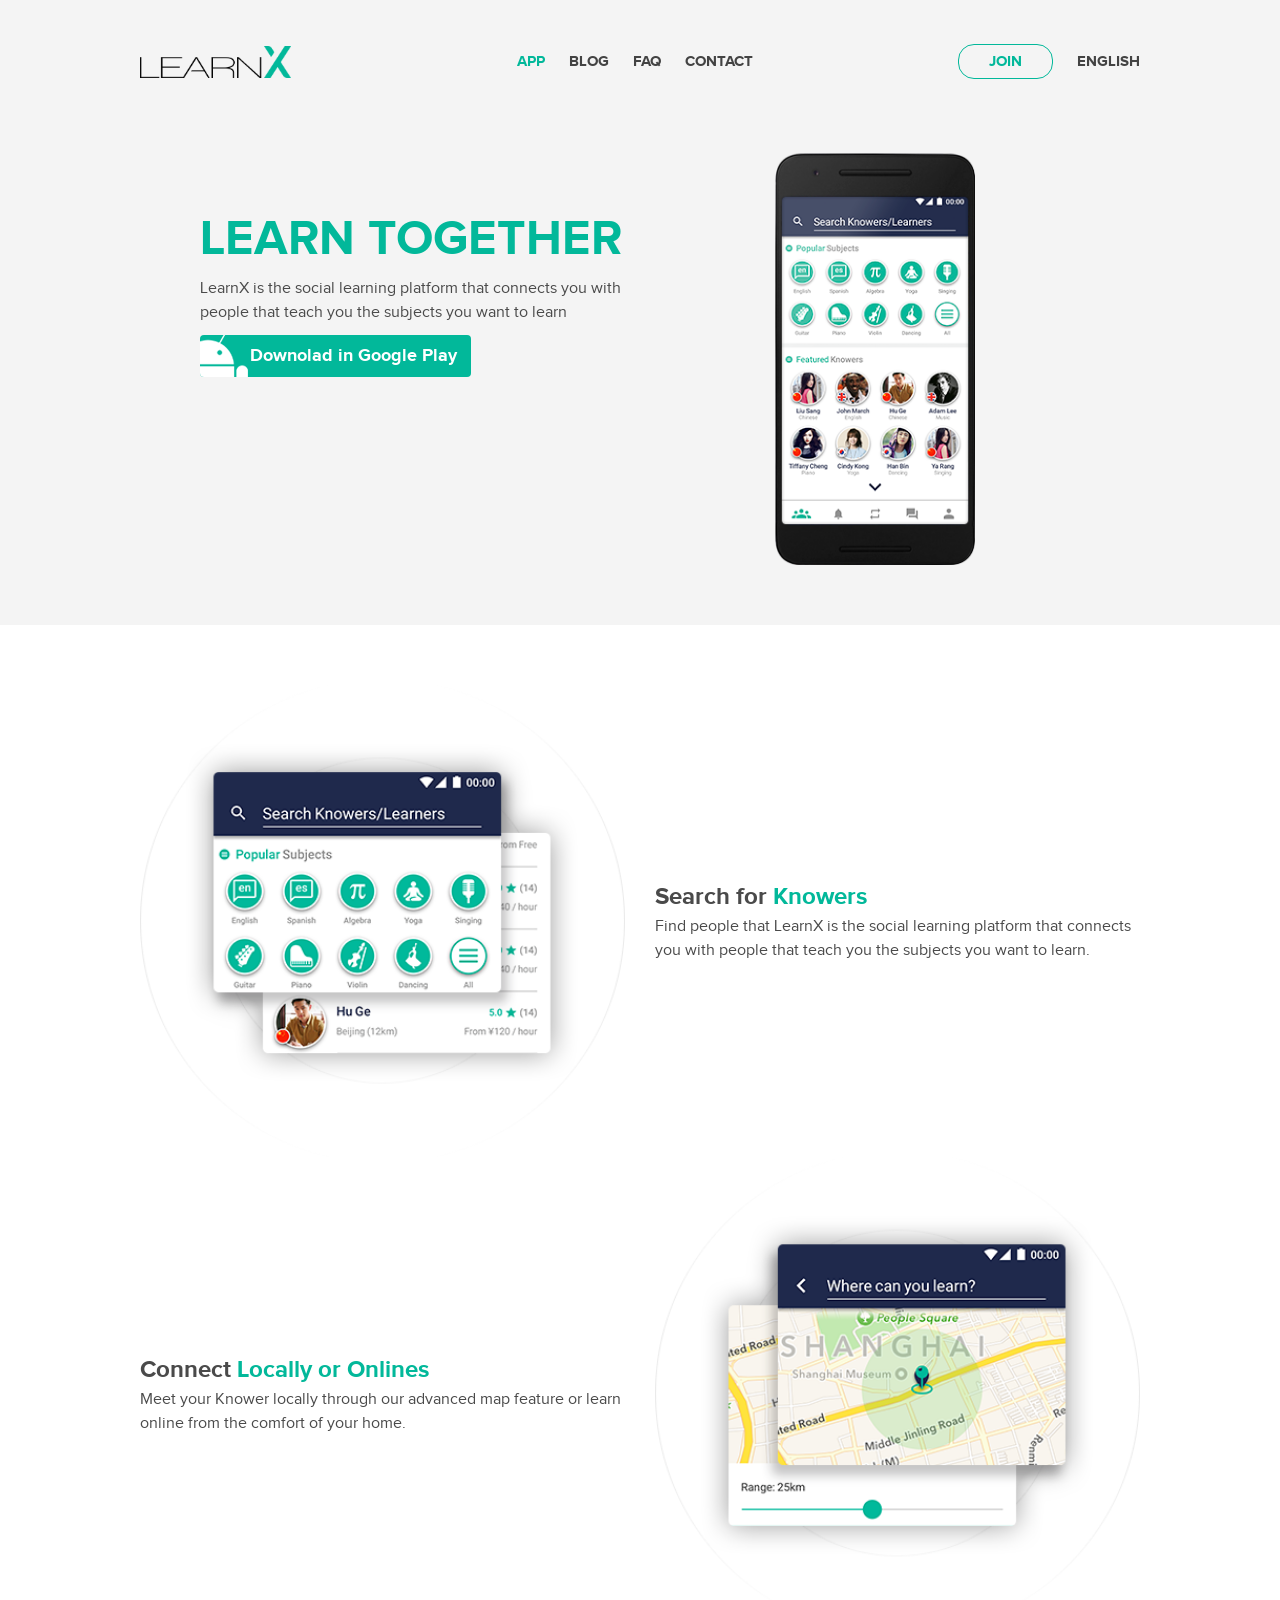
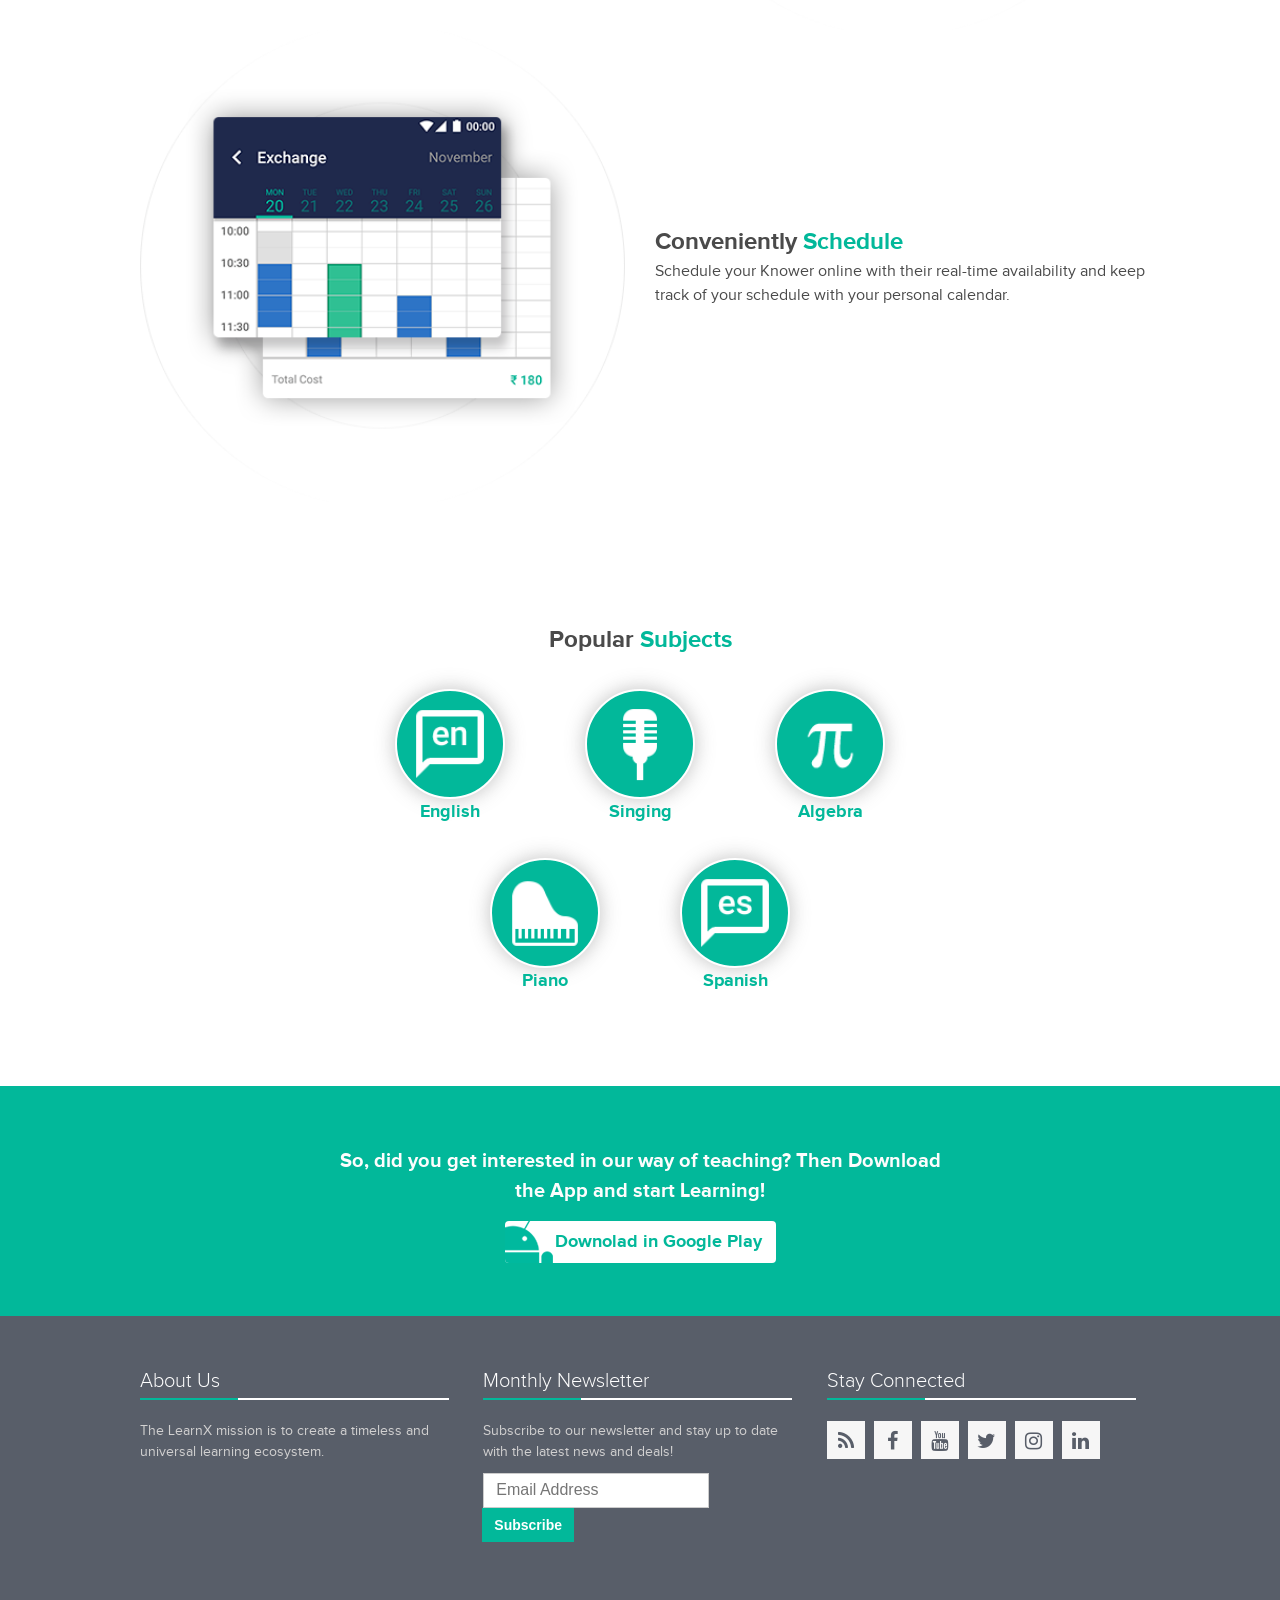
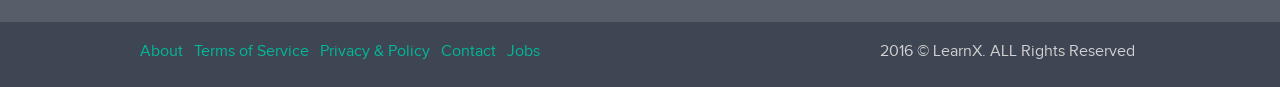
==== commit 3d482184: "changes" ====
--- a/index.html
+++ b/index.html
@@ -82,8 +82,10 @@
         <div class="l-grid">
             <div class="col xs-1 small-1 medium-1-2 large-1-2">
                 <div class="c-downoladAppSection__learnX">
-                <h1 class="c-downoladAppSection__learnX-heading">Learn Together</h1>
-                <p class="c-downoladAppSection__learnX-desc">LearnX is the social learning platform that connects you with people that teach you the subjects you want to learn</p>
+                    <h1 class="c-downoladAppSection__learnX-heading">Learn Together</h1>
+                    <p class="c-downoladAppSection__learnX-desc">LearnX is the social learning platform that connects you with people that teach you the subjects you want to learn
+                    </p>
+                    <a href="" class="btn--downoladAndroid androidFace">Downolad in Google Play</a>
                 </div>
             </div><!-- /col -->
 
@@ -159,7 +161,7 @@
 
 
 
-    <section class="l-section-block bg--sec">
+<!--     <section class="l-section-block bg--sec">
     <div class="l-container">
 
         <header class="l-align-center headline-block">
@@ -170,7 +172,7 @@
 
         
     </div>
-    </section>
+    </section> -->
 
 
 
@@ -229,7 +231,7 @@
         <p class="c-downoladAppSection__heading-desc">So, did you get interested in our way of teaching? 
             Then Download the App and start Learning!
         </p>
-        <a href="" class="btn btn--app--invert android-face android-invert">Downolad in Google Play</a>
+         <a href="" class="btn--downoladAndroid--invert androidFace--invert">Downolad in Google Play</a>
         </div>
         </div>
 
--- a/css/application.css
+++ b/css/application.css
@@ -1,12 +1,3 @@
-/*
-
-Brand color - #02b89a; //Green:
-Headlines,
-Buttons,
-
-Header - #585e69; //Light 
-
-*/
 /*! normalize.css v5.0.0 | MIT License | github.com/necolas/normalize.css */
 /* Document
    ========================================================================== */
@@ -442,6 +433,9 @@
   width: 100%;
   height: auto;
   -ms-interpolation-mode: bicubic; }
+
+a {
+  text-decoration: none; }
 
 @font-face {
   src: url(../fonts/proximanova/proximanova-bold-webfont.ttf);
@@ -463,6 +457,9 @@
   src: url(../fonts/proximanova/proximanova-semibold-webfont.ttf);
   font-family: Proxima Nova;
   font-weight: 600; }
+.headline-special {
+  color: #02B89A; }
+
 .l-clearfix:after {
   content: "";
   display: table;
@@ -488,8 +485,18 @@
     .l-section-block {
       padding: 60px 0; } }
 
+.l-small-section {
+  margin: 45px 0; }
+
 .l-align-center {
   text-align: center; }
+
+.l-aling-right {
+  float: right; }
+
+.l-list-inside-np {
+  list-style-position: inside;
+  padding: 0; }
 
 .bg--prim {
   background-color: #02B89A; }
@@ -642,6 +649,103 @@
 
 .l-mainMenu--item {
   display: inline-block; }
+
+.c-downoladAppSection__learnX {
+  text-align: center; }
+  @media (min-width: 767px) {
+    .c-downoladAppSection__learnX {
+      text-align: left;
+      margin-top: 50px;
+      margin-left: 60px; } }
+.c-downoladAppSection__learnX-heading {
+  font-size: 2.6625em;
+  color: #02B89A;
+  text-transform: uppercase; }
+  @media (min-width: 767px) {
+    .c-downoladAppSection__learnX-heading {
+      font-size: 3.0625em; } }
+.c-downoladAppSection__learnX-desc {
+  margin-bottom: 18px; }
+.c-downoladAppSection__mobile {
+  max-width: 200px;
+  margin-left: 120px; }
+.c-downoladAppSection__heading-desc {
+  font-weight: 700;
+  padding-bottom: 13px;
+  color: #fdfdfd;
+  font-size: 20px;
+  margin: 0 auto;
+  width: 50%;
+  margin-bottom: 10px; }
+
+.androidFace {
+  background-image: url(../assets/img/android.png); }
+
+.androidFace--invert {
+  background-image: url(../assets/img/android2.png); }
+
+.c-faq__category-question {
+  margin-bottom: 20px;
+  list-style: ideograph-numeric;
+  list-style-position: inside;
+  padding: 0; }
+  .c-faq__category-question a {
+    color: #02B89A; }
+.c-faq__category-section {
+  margin: 40px 0; }
+.c-faq__answer {
+  margin: 0 0 13px 0;
+  border-bottom: 1px solid #ececec;
+  padding: 15px 0; }
+  .c-faq__answer:last-child {
+    border-bottom: none; }
+.c-faq__category-title {
+  font-size: 1.75em; }
+
+.c-jobsPage__category {
+  margin-bottom: 80px; }
+  .c-jobsPage__category:last-child {
+    margin-bottom: 0; }
+.c-jobsPage__categoryTitle {
+  font-weight: 700;
+  font-size: 33px;
+  font-family: "Proxima Nova", Helvetica, Arial, sans-serif;
+  color: #4A4A4A;
+  text-transform: uppercase;
+  letter-spacing: 1px;
+  margin-bottom: 5px;
+  font-weight: bold;
+  position: relative; }
+.c-jobsPage__post {
+  position: relative;
+  margin-bottom: 30px;
+  font-family: "Roboto", Helvetica, Arial, sans-serif; }
+  .c-jobsPage__post:hover .c-jobsPage__jobTitle {
+    color: #02B89A; }
+.c-jobsPage__jobTitle {
+  font-size: 23px;
+  margin-right: 115px;
+  overflow: hidden;
+  color: #646464; }
+.c-jobsPage__postCategories__link {
+  display: inline-block;
+  color: #a3a3a3;
+  text-transform: uppercase;
+  margin-right: 7px;
+  font-size: 12px; }
+.c-jobsPage--postHeadline {
+  float: left;
+  text-align: left; }
+
+.horizontal-line {
+  margin: 10px 0 25px 0;
+  width: 80px;
+  height: 1px;
+  border-bottom-width: 1px;
+  border-bottom-style: solid; }
+
+.vertical-line, .horizontal-line {
+  border-color: #e2e2e2; }
 
 .c-aboutTeam {
   text-align: center;
@@ -666,11 +770,54 @@
     display: inline-block;
     margin: 0 2px; }
     .c-aboutTeam__socialIcons .fa {
-      color: #FFF;
-      background-color: #333333;
+      color: #fff;
+      background-color: #333;
       border-radius: 50%;
       padding: 3px;
       font-size: 14px; }
+
+.c-blogPostCard {
+  border-bottom: 1px solid #CCC;
+  padding: 40px 0; }
+  .c-blogPostCard__imgWrap {
+    max-height: 300px;
+    overflow: hidden;
+    position: relative; }
+    @media (min-width: 767px) {
+      .c-blogPostCard__imgWrap {
+        float: left;
+        max-width: 400px;
+        max-height: 227px;
+        width: 37%; } }
+  @media (min-width: 767px) {
+    .c-blogPostCard__img {
+      background: center center;
+      background-attachment: cover; } }
+  @media (min-width: 767px) {
+    .c-blogPostCard__content {
+      float: left;
+      width: 63%;
+      padding-left: 40px; } }
+  .c-blogPostCard__header {
+    color: #909090; }
+    .c-blogPostCard__header a {
+      color: #02B89A; }
+  .c-blogPostCard__description {
+    padding: 10px 0 12px 0; }
+
+.c-blogPost__imgWrap {
+  max-height: 300px;
+  overflow: hidden;
+  position: relative; }
+  @media (min-width: 767px) {
+    .c-blogPost__imgWrap {
+      background-size: cover;
+      width: 100%;
+      background: center center; } }
+@media (min-width: 767px) {
+  .c-blogPost__img {
+    background: center center;
+    background-size: cover; } }
 
 .btn--primary, .btn--success, .btn--subscribe, .btn--contact {
   color: white;
@@ -683,55 +830,55 @@
   text-decoration: none; }
 
 .btn--primary {
-  background: #02B89A; }
+  background-color: #02B89A; }
   .btn--primary:hover {
-    background: #029078; }
+    background-color: #029078; }
   .btn--primary:active {
-    background: #013a30; }
+    background-color: #013a30; }
 
 .btn--success {
-  background: #02B89A;
+  background-color: #02B89A;
   font-size: 1em;
   border: 1px solid #02B89A;
   border-radius: 16px;
   color: white;
   padding: 5px 30px; }
   .btn--success:hover {
-    background: #029078; }
+    background-color: #029078; }
   .btn--success:active {
-    background: #013a30; }
+    background-color: #013a30; }
 
 .btn--block {
   width: 100%; }
 
 .btn--subscribe {
-  background: #02B89A;
+  background-color: #02B89A;
   background: #02B89A;
   padding: 9.2px 12px;
   margin-left: -1px;
   float: left;
   width: auto; }
   .btn--subscribe:hover {
-    background: #029078; }
+    background-color: #029078; }
   .btn--subscribe:active {
-    background: #013a30; }
+    background-color: #013a30; }
 
 .btn--contact {
-  background: #02B89A;
+  background-color: #02B89A;
   padding: 0px 5%;
   padding: 9.5px 10px;
   margin: 0;
   cursor: pointer;
   display: inline-block;
-  color: #FFF;
+  color: #fff;
   font-size: 18px;
   font-weight: 700;
   text-align: center;
   text-decoration: none; }
   .btn--contact:hover {
-    background: #029078; }
+    background-color: #029078; }
   .btn--contact:active {
-    background: #013a30; }
+    background-color: #013a30; }
 
 .btn--join a {
   border: 1px solid #02B89A;
@@ -739,14 +886,48 @@
   color: #02B89A !important;
   padding: 7px 30px !important; }
 
+.btn--jobsPage-apply {
+  position: absolute;
+  top: 0px;
+  right: 0px;
+  text-align: right; }
+
+.btn--downoladAndroid, .btn--downoladAndroid--invert {
+  color: #fff;
+  background-color: #02B89A;
+  font-weight: 700;
+  font-size: 18px;
+  width: 100%;
+  border-radius: 4px;
+  background-position: bottom left;
+  background-repeat: no-repeat;
+  padding: 10px 14px;
+  padding-left: 50px; }
+
+.btn--downoladAndroid {
+  background-color: #02B89A; }
+  .btn--downoladAndroid:hover {
+    background-color: #029078; }
+  .btn--downoladAndroid:active {
+    background-color: #013a30; }
+  .btn--downoladAndroid--invert {
+    background-color: white;
+    color: #02B89A;
+    margin-bottom: 20px;
+    background-color: white; }
+    .btn--downoladAndroid--invert:hover {
+      background-color: #ebebeb; }
+    .btn--downoladAndroid--invert:active {
+      background-color: #bfbfbf; }
+
 .c-primaryFooter {
-  background-color: #585e69;
+  background-color: #585E69;
   padding: 40px 0 20px 0; }
   @media (min-width: 580px) {
     .c-primaryFooter {
       padding: 50px 0 40px 0; } }
   .c-primaryFooter--heading {
-    color: #efefef;
+    color: white;
     font-family: Proxima Nova;
     font-size: 20px;
     font-weight: 300;
@@ -764,7 +945,7 @@
       background-color: #fff; }
   .c-primaryFooter--description {
     font-size: 14px;
-    color: #adadad;
+    color: white;
     margin-bottom: 10px; }
   .c-primaryFooter--socialLinksMenu__item {
     display: inline-block;
@@ -775,7 +956,7 @@
     font-size: 1.25em;
     text-align: center;
     margin-bottom: 10px;
-    background-color: #dacdcd; }
+    background-color: #f6f6f6; }
     .c-primaryFooter--socialLinksMenu__item a {
       color: #585e69; }
   .c-primaryFooter--subscribeForm {
@@ -813,7 +994,7 @@
   @media (min-width: 767px) {
     .c-secondaryFooter--copyright {
       float: right;
-      color: #adadad;
+      color: #909090;
       padding: 0 20px; } }
 
 .form-control, .form-control--left {
@@ -848,7 +1029,8 @@
 
 .c-landing-page {
   text-align: center;
-  padding: 32px 0 41px 0; }
+  position: relative;
+  padding: 32px 20px 41px 20px; }
   @media (min-width: 767px) {
     .c-landing-page {
       padding-top: 55px;
@@ -864,7 +1046,7 @@
       .c-landing-page__header {
         font-size: 38px; } }
   .c-landing-page__sub-header {
-    color: #8e8e8e;
+    color: #a2a2a2;
     font-weight: 300;
     font-size: 14px; }
     @media (min-width: 580px) {
@@ -903,7 +1085,8 @@
   .c-mainNavigationPanel--mobileMenuButton {
     float: right;
     color: #02b89a;
-    font-size: 32px;
+    margin-top: 6px;
+    font-size: 33px;
     cursor: pointer; }
     @media (min-width: 767px) {
       .c-mainNavigationPanel--mobileMenuButton {
@@ -912,7 +1095,7 @@
     background-color: #585e69;
     margin-left: -30px;
     margin-right: -30px;
-    padding: 20px 0;
+    padding: 0 15px;
     display: none; }
     @media (min-width: 767px) {
       .c-mainNavigationPanel--menuContainer {
@@ -934,23 +1117,23 @@
     display: inline-block; } }
 
 .c-mainNavigationPanel__item a, .c-mainNavigationPanel__item--active a {
-  color: #efefef;
   padding: 10px 14px;
   font-family: "Proxima Nova", Helvetica, Arial, sans-serif;
-  font-weight: 600;
+  font-weight: 700;
   font-size: 15px;
   vertical-align: middle;
   text-decoration: none;
   text-transform: uppercase;
-  display: block; }
+  display: block;
+  color: #fff; }
   @media (min-width: 767px) {
     .c-mainNavigationPanel__item a, .c-mainNavigationPanel__item--active a {
-      color: #434343;
       padding: 0 0 0 20px;
-      display: inline; } }
+      display: inline;
+      color: #434343; } }
 
 .c-mainNavigationPanel__item a:hover, .c-mainNavigationPanel__item--active a {
-  color: #02b89a; }
+  color: #02B89A; }
 
 .c-subject__wrapper {
   align-items: center;
@@ -979,116 +1162,6 @@
   font-weight: bold;
   text-align: center; }
 
-.c-aboutTeam {
-  text-align: center;
-  margin-bottom: 30px; }
-  .c-aboutTeam__picture {
-    border-radius: 50%;
-    width: 160px;
-    height: 160px; }
-  .c-aboutTeam__name {
-    font-size: 25px;
-    font-weight: 100;
-    margin-top: 11px;
-    color: #000; }
-  .c-aboutTeam__role {
-    font-size: 15px;
-    font-weight: 100;
-    color: #999;
-    margin-bottom: 5px; }
-  .c-aboutTeam__socialIcons {
-    display: inline-block; }
-  .c-aboutTeam__socialIcons {
-    display: inline-block;
-    margin: 0 2px; }
-    .c-aboutTeam__socialIcons .fa {
-      color: #FFF;
-      background-color: #333333;
-      border-radius: 50%;
-      padding: 3px;
-      font-size: 14px; }
-
-.c-faq__category-question {
-  margin-bottom: 20px; }
-.c-faq__category-section {
-  margin: 40px 0; }
-.c-faq__answer {
-  margin: 0 0 13px 0;
-  border-bottom: 1px solid #ececec;
-  padding: 15px 0; }
-  .c-faq__answer:last-child {
-    border-bottom: none; }
-.c-faq__category-title {
-  font-size: 1.75em; }
-
-.c-blogPostCard {
-  border-bottom: 1px solid #CCC;
-  padding: 40px 0; }
-  .c-blogPostCard__imgWrap {
-    max-height: 300px;
-    overflow: hidden;
-    position: relative; }
-    @media (min-width: 767px) {
-      .c-blogPostCard__imgWrap {
-        float: left;
-        max-width: 400px;
-        max-height: 227px;
-        width: 37%; } }
-  @media (min-width: 767px) {
-    .c-blogPostCard__img {
-      background: center center;
-      background-attachment: cover; } }
-  @media (min-width: 767px) {
-    .c-blogPostCard__content {
-      float: left;
-      width: 63%;
-      padding-left: 40px; } }
-  .c-blogPostCard__description {
-    padding: 10px 0 12px 0; }
-
-.c-blogPost__imgWrap {
-  max-height: 300px;
-  overflow: hidden;
-  position: relative; }
-  @media (min-width: 767px) {
-    .c-blogPost__imgWrap {
-      background-size: cover;
-      width: 100%;
-      background: center center; } }
-@media (min-width: 767px) {
-  .c-blogPost__img {
-    background: center center;
-    background-size: cover; } }
-
-.c-downoladAppSection__learnX {
-  text-align: center; }
-  @media (min-width: 767px) {
-    .c-downoladAppSection__learnX {
-      text-align: left;
-      margin-top: 50px;
-      margin-left: 60px; } }
-.c-downoladAppSection__learnX-heading {
-  font-size: 3.0625em;
-  color: #02B89A;
-  text-transform: uppercase; }
-  @media (min-width: 767px) {
-    .c-downoladAppSection__learnX-heading {
-      font-size: 3.0625em;
-      color: #02B89A; } }
-.c-downoladAppSection__learnX-desc {
-  margin-bottom: 10px;
-  color: #adadad; }
-.c-downoladAppSection__mobile {
-  max-width: 200px;
-  margin-left: 120px; }
-.c-downoladAppSection__heading-desc {
-  font-weight: 700;
-  color: #efefef;
-  padding-bottom: 13px;
-  font-size: 20px;
-  margin: 0 auto;
-  width: 50%; }
-
 .is-desktop-hide {
   display: block; }
   @media (min-width: 767px) {
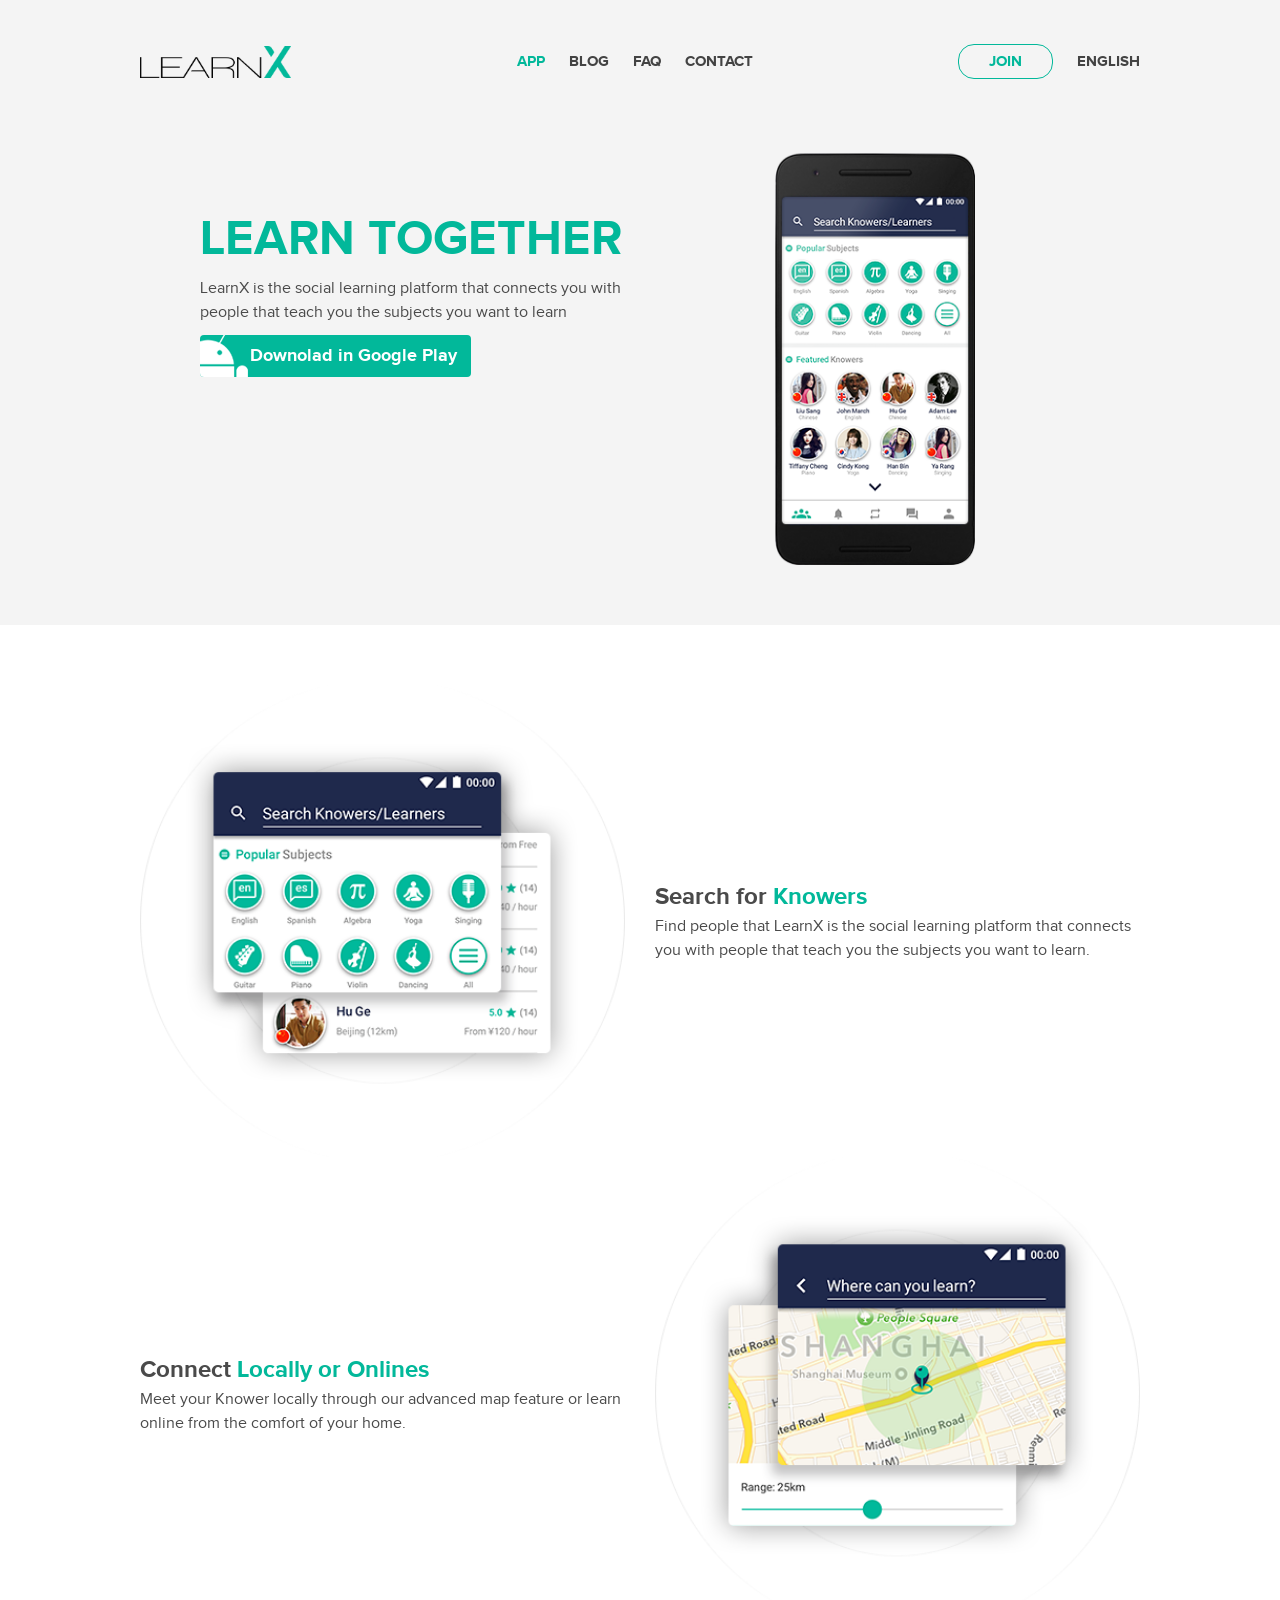
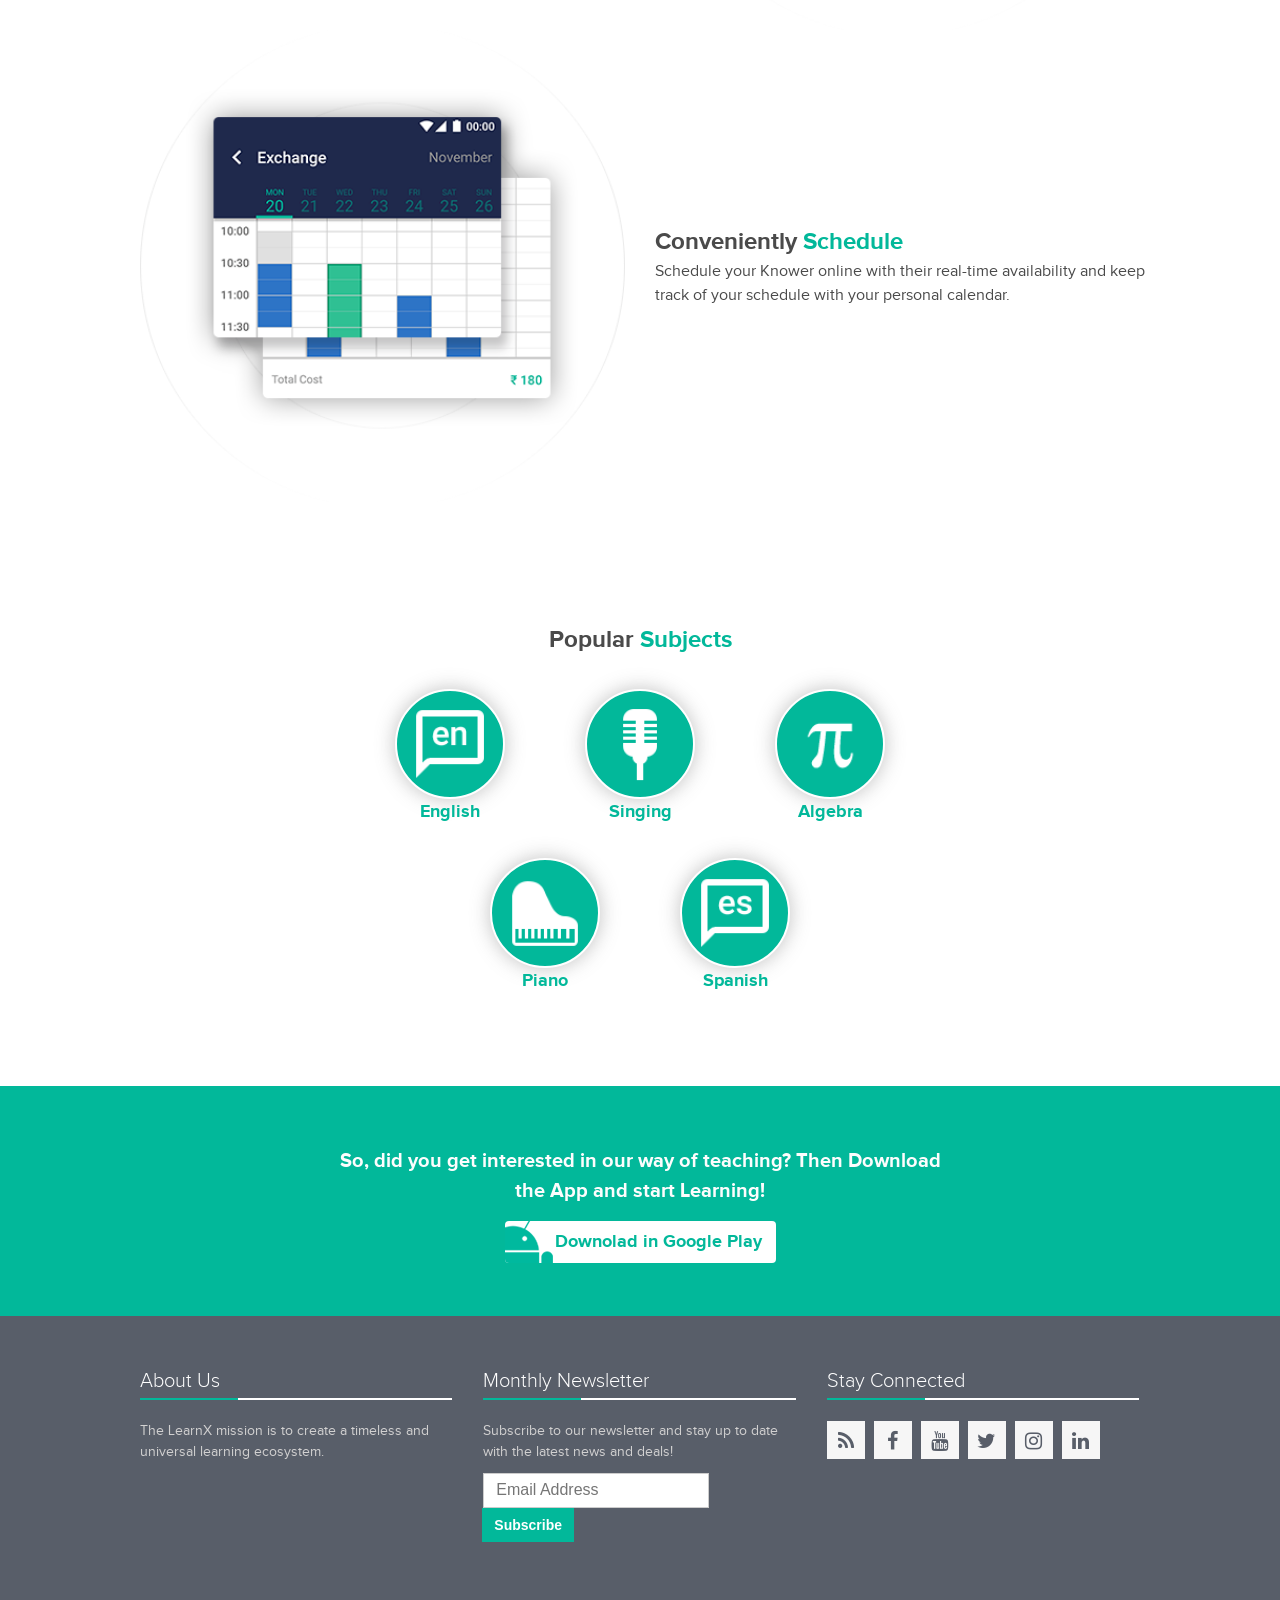
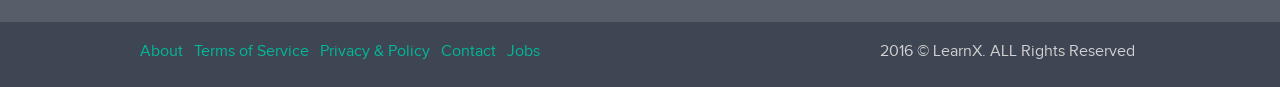
==== commit 8ea666e2: "changes" ====
--- a/index.html
+++ b/index.html
@@ -261,11 +261,11 @@
                         Subscribe to our newsletter and stay up to date with the latest news and deals!
                     </p>
                     <form class="c-primaryFooter--subscribeForm">
-                        <input class="form-control--left form-group" placeholder="Email Address">
-                        <button class="btn--primary btn--subscribe form-group">Subscribe</button>
+                        <input class="form-control--left form-group--65" placeholder="Email Address">
+                        <button class="btn--primary btn--subscribe form-group--35">Subscribe</button>
                     </form>
                 </div><!-- /col -->
-
+                
                 <div class="col xs-1 small-1 medium-1-3 large-1-3 c-primaryFooter--column">
                     <h4 class="c-primaryFooter--heading">Stay Connected</h4>
                     <ul class="l-menu c-primaryFooter--socialLinksMenu">
--- a/css/application.css
+++ b/css/application.css
@@ -460,6 +460,9 @@
 .headline-special {
   color: #02B89A; }
 
+.headline-margin--medium {
+  margin-bottom: 25px; }
+
 .l-clearfix:after {
   content: "";
   display: table;
@@ -477,16 +480,16 @@
       max-width: 1060px; } }
 
 .l-section-block {
-  padding: 30px 0; }
+  padding: 20px 0; }
   @media (min-width: 580px) {
     .l-section-block {
-      padding: 48px 0; } }
+      padding: 45px 0; } }
   @media (min-width: 767px) {
     .l-section-block {
       padding: 60px 0; } }
 
 .l-small-section {
-  margin: 45px 0; }
+  margin: 25px 0; }
 
 .l-align-center {
   text-align: center; }
@@ -708,7 +711,7 @@
     margin-bottom: 0; }
 .c-jobsPage__categoryTitle {
   font-weight: 700;
-  font-size: 33px;
+  font-size: 27px;
   font-family: "Proxima Nova", Helvetica, Arial, sans-serif;
   color: #4A4A4A;
   text-transform: uppercase;
@@ -716,6 +719,9 @@
   margin-bottom: 5px;
   font-weight: bold;
   position: relative; }
+  @media (min-width: 767px) {
+    .c-jobsPage__categoryTitle {
+      font-size: 33px; } }
 .c-jobsPage__post {
   position: relative;
   margin-bottom: 30px;
@@ -723,19 +729,37 @@
   .c-jobsPage__post:hover .c-jobsPage__jobTitle {
     color: #02B89A; }
 .c-jobsPage__jobTitle {
-  font-size: 23px;
-  margin-right: 115px;
+  font-size: 19px;
+  color: #646464;
   overflow: hidden;
-  color: #646464; }
+  margin-right: 115px; }
+  @media (min-width: 767px) {
+    .c-jobsPage__jobTitle {
+      font-size: 23px; } }
 .c-jobsPage__postCategories__link {
   display: inline-block;
   color: #a3a3a3;
   text-transform: uppercase;
   margin-right: 7px;
-  font-size: 12px; }
+  font-size: 11px; }
+  @media (min-width: 767px) {
+    .c-jobsPage__postCategories__link {
+      font-size: 13px; } }
 .c-jobsPage--postHeadline {
-  float: left;
-  text-align: left; }
+  text-align: center; }
+  @media (min-width: 580px) {
+    .c-jobsPage--postHeadline {
+      float: left;
+      text-align: left; } }
+.c-jobsPage--postApplyButton {
+  text-align: center;
+  margin-top: 7px; }
+  @media (min-width: 580px) {
+    .c-jobsPage--postApplyButton {
+      float: right;
+      margin-top: 0; } }
+  .c-jobsPage--postApplyButton--bottom {
+    text-align: center; }
 
 .horizontal-line {
   margin: 10px 0 25px 0;
@@ -746,6 +770,9 @@
 
 .vertical-line, .horizontal-line {
   border-color: #e2e2e2; }
+
+.about-section {
+  margin: 20px 0 40px 0; }
 
 .c-aboutTeam {
   text-align: center;
@@ -799,25 +826,81 @@
       width: 63%;
       padding-left: 40px; } }
   .c-blogPostCard__header {
-    color: #909090; }
+    color: #909090;
+    margin: .3em 0; }
     .c-blogPostCard__header a {
       color: #02B89A; }
+  .c-blogPostCard__title {
+    line-height: 1em;
+    margin: .2em 0 0 0;
+    font-size: 1.85em; }
+    .c-blogPostCard__title a {
+      color: #5d5d5d; }
+    @media (min-width: 767px) {
+      .c-blogPostCard__title {
+        font-size: 2.1em; } }
   .c-blogPostCard__description {
-    padding: 10px 0 12px 0; }
-
-.c-blogPost__imgWrap {
-  max-height: 300px;
+    padding: 10px 0 12px 0;
+    text-align: justify; }
+
+.c-blogPost {
+  margin: 20px 0; }
+  .c-blogPost__imgWrap {
+    max-height: 300px;
+    overflow: hidden;
+    position: relative; }
+    @media (min-width: 767px) {
+      .c-blogPost__imgWrap {
+        background-size: cover;
+        width: 100%;
+        background: center center; } }
+  @media (min-width: 767px) {
+    .c-blogPost__img {
+      background: center center;
+      background-size: cover; } }
+
+.tab {
+  list-style-type: none;
+  margin: 0 0 40px 0;
+  padding: 0;
   overflow: hidden;
-  position: relative; }
-  @media (min-width: 767px) {
-    .c-blogPost__imgWrap {
-      background-size: cover;
-      width: 100%;
-      background: center center; } }
-@media (min-width: 767px) {
-  .c-blogPost__img {
-    background: center center;
-    background-size: cover; } }
+  text-align: center; }
+
+.tab__item {
+  display: block;
+  padding: 10px 0; }
+  @media (min-width: 767px) {
+    .tab__item {
+      display: inline-block;
+      padding: 0 10px; } }
+
+ul.tab li a:focus, .active {
+  background-color: #ccc; }
+
+.topright {
+  float: right;
+  cursor: pointer;
+  font-size: 20px; }
+
+.topright:hover {
+  color: red; }
+
+.tabcontent {
+  -webkit-animation: fadeEffect 1s;
+  animation: fadeEffect 1s; }
+
+@-webkit-keyframes fadeEffect {
+  from {
+    opacity: 0; }
+  to {
+    opacity: 1; } }
+@keyframes fadeEffect {
+  from {
+    opacity: 0; }
+  to {
+    opacity: 1; } }
+.terms__section li {
+  margin-bottom: 20px; }
 
 .btn--primary, .btn--success, .btn--subscribe, .btn--contact {
   color: white;
@@ -890,7 +973,14 @@
   position: absolute;
   top: 0px;
   right: 0px;
-  text-align: right; }
+  text-align: right;
+  font-size: .8em; }
+  @media (min-width: 580px) {
+    .btn--jobsPage-apply {
+      font-size: .9em; } }
+  @media (min-width: 767px) {
+    .btn--jobsPage-apply {
+      font-size: 1em; } }
 
 .btn--downoladAndroid, .btn--downoladAndroid--invert {
   color: #fff;
@@ -938,7 +1028,7 @@
       position: absolute;
       margin-top: 2px;
       height: 2px;
-      width: 90%;
+      width: 91%;
       -webkit-box-shadow: inset 100px 0 0 -2px #02b89a;
       -moz-box-shadow: inset 100px 0 0 -2px #02b89a;
       box-shadow: inset 100px 0 0 -2px #02b89a;
@@ -991,6 +1081,8 @@
   .c-secondaryFooter--legalLinks a {
     color: #02B89A;
     text-decoration: none; }
+    .c-secondaryFooter--legalLinks a:hover {
+      text-decoration: underline; }
   @media (min-width: 767px) {
     .c-secondaryFooter--copyright {
       float: right;
@@ -1025,7 +1117,20 @@
   height: 112px; }
 
 .form-group {
-  width: auto; }
+  width: 50%; }
+  @media (min-width: 580px) {
+    .form-group {
+      width: auto; } }
+  .form-group--65 {
+    width: 65%; }
+    @media (min-width: 580px) {
+      .form-group--65 {
+        width: auto; } }
+  .form-group--35 {
+    width: 35%; }
+    @media (min-width: 580px) {
+      .form-group--35 {
+        width: auto; } }
 
 .c-landing-page {
   text-align: center;
@@ -1037,7 +1142,7 @@
       padding-bottom: 85px; } }
   .c-landing-page__header {
     color: #02B89A;
-    font-size: 29px;
+    font-size: 24px;
     text-transform: uppercase; }
     @media (min-width: 580px) {
       .c-landing-page__header {
